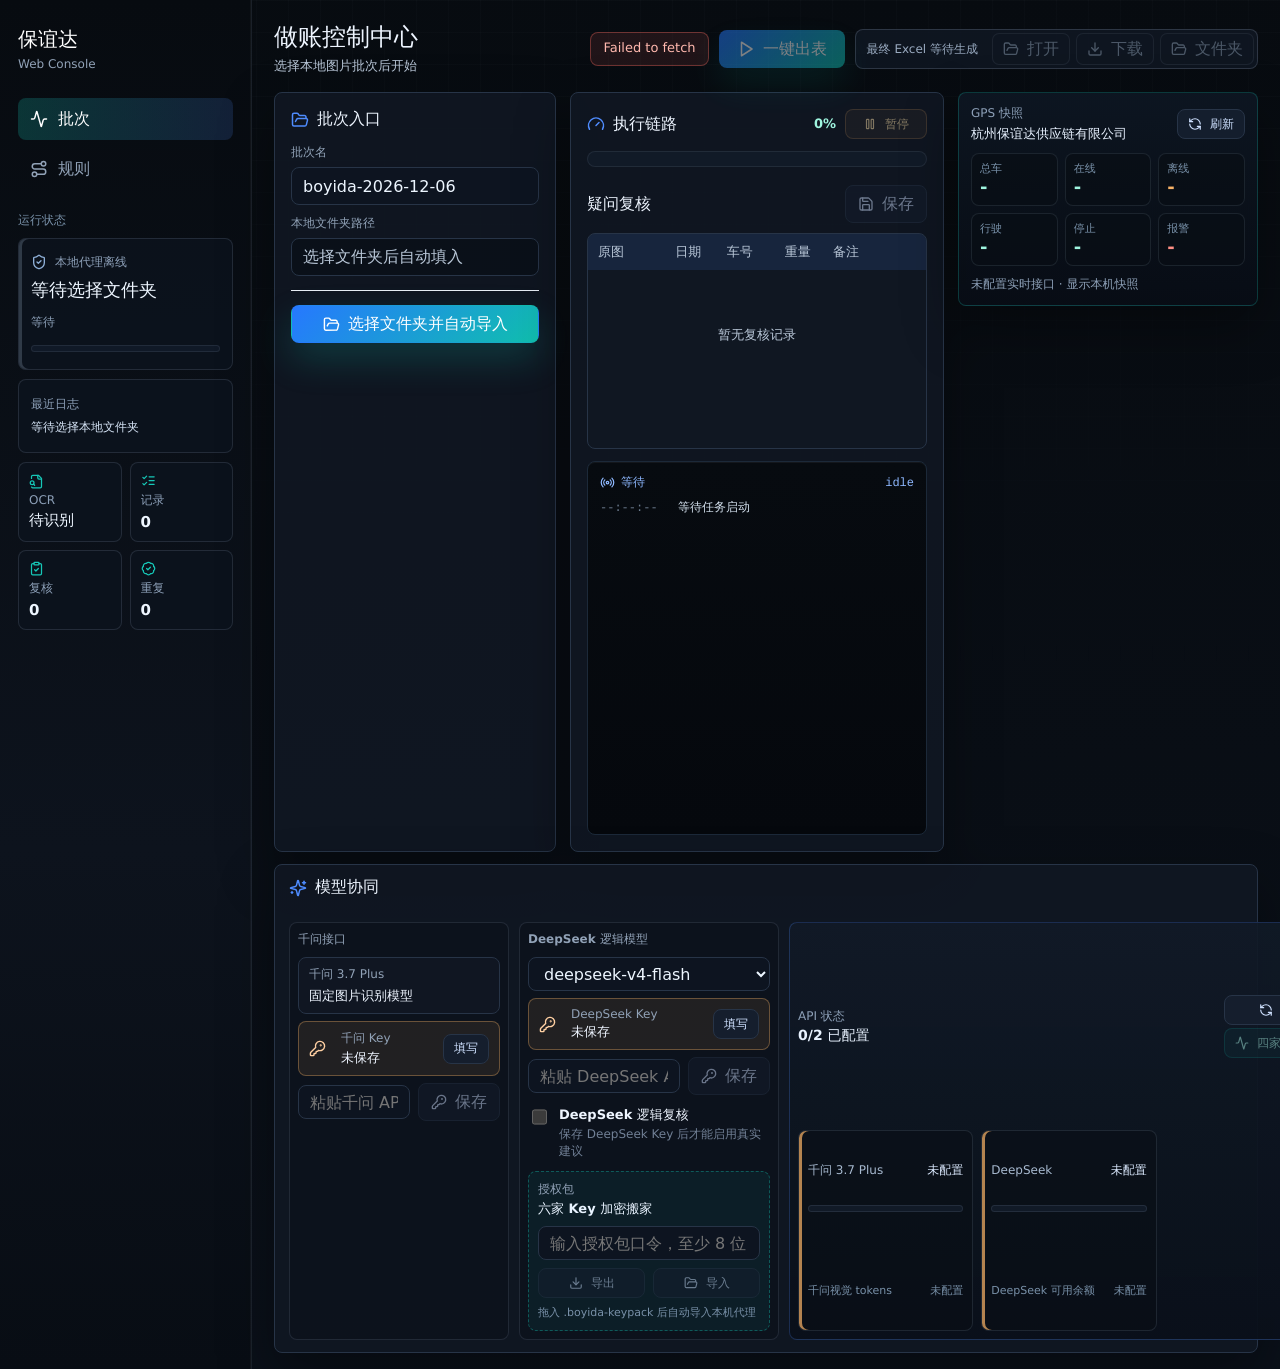
==== index.html @ de5fb5d8 "Deploy Boyida web console" ====
<!doctype html>
<html lang="zh-CN">
  <head>
    <meta charset="UTF-8" />
    <meta name="viewport" content="width=device-width, initial-scale=1.0" />
    <title>保谊达网页工作台</title>
    <script src="./boyida-agent-url.js"></script>
    <script type="module" crossorigin src="./assets/index-BXkb9fG4.js"></script>
    <link rel="stylesheet" crossorigin href="./assets/index-BhlOYAkl.css">
  </head>
  <body>
    <div id="root"></div>
  </body>
</html>
---- assets/index-BhlOYAkl.css ----
:root{font-family:Inter,Microsoft YaHei UI,PingFang SC,system-ui,sans-serif;color:#182236;background:#eef3f9;font-synthesis:none;text-rendering:geometricPrecision;--ink: #111827;--muted: #68788d;--line: #d9e3ef;--panel: rgba(255, 255, 255, .94);--blue: #1677ff;--teal: #00a88f;--green: #13a875;--amber: #ff8a34;--violet: #5b5ff0;--red: #d92d20;--shadow: 0 18px 46px rgba(31, 44, 64, .1)}*{box-sizing:border-box}body{margin:0;min-width:320px;min-height:100vh}button,input,select{font:inherit}button{border:0;cursor:pointer}button:disabled,.disabled{cursor:not-allowed;opacity:.48;pointer-events:none}.hidden{display:none}.app-shell{position:relative;isolation:isolate;display:grid;grid-template-columns:252px minmax(0,1fr);min-height:100vh;background:linear-gradient(180deg,#ffffffbd,#e8eff8f5),linear-gradient(135deg,rgba(22,119,255,.12) 0 22%,rgba(19,168,117,.1) 22% 42%,rgba(255,138,52,.08) 42% 58%,transparent 58%),#e9eff7}.app-shell:before{content:"";position:fixed;inset:0;z-index:-1;background-image:linear-gradient(rgba(17,24,39,.035) 1px,transparent 1px),linear-gradient(90deg,rgba(17,24,39,.032) 1px,transparent 1px);background-size:32px 32px;-webkit-mask-image:linear-gradient(180deg,rgba(0,0,0,.52),transparent 72%);mask-image:linear-gradient(180deg,rgba(0,0,0,.52),transparent 72%)}.side-rail{min-height:100vh;padding:22px 18px;background:linear-gradient(180deg,#0d1420,#111827 54%,#0d131d);color:#dce8f7;display:flex;flex-direction:column;gap:22px;border-right:1px solid rgba(255,255,255,.08);box-shadow:inset -1px 0 #ffffff0a}.brand{display:flex;align-items:center;gap:12px;min-height:58px}.brand img{width:46px;height:46px;object-fit:cover;border-radius:8px;border:1px solid rgba(85,197,255,.42);background:#0b1220;box-shadow:0 12px 28px #00000057}.brand strong{display:block;font-size:18px;line-height:1.2;color:#fff}.brand span{display:block;margin-top:3px;color:#94a8bd;font-size:12px}.side-rail nav{display:grid;gap:8px}.nav-item{height:42px;padding:0 12px;border-radius:8px;color:#a9bad0;background:transparent;display:flex;align-items:center;gap:10px;text-align:left;transition:background .16s ease,color .16s ease,transform .16s ease}.nav-item.active,.nav-item:hover{color:#fff;background:linear-gradient(90deg,#00a88f42,#1677ff38)}.nav-item:hover{transform:translate(2px)}.rail-dashboard{display:grid;gap:10px;min-width:0}.rail-section-title{color:#7890a8;font-size:12px;font-weight:700;letter-spacing:0}.rail-chip{min-height:52px;display:grid;grid-template-columns:18px minmax(0,1fr);align-items:center;column-gap:9px;row-gap:3px;padding:10px 11px;border-radius:8px;color:#dbe7f5;background:#ffffff0e;border:1px solid rgba(145,162,183,.16)}.rail-chip svg{color:#7fb4ff}.rail-chip span{min-width:0;color:#93a7bd;font-size:12px;overflow:hidden;text-overflow:ellipsis;white-space:nowrap}.rail-chip b{grid-column:2;min-width:0;color:#f2f7ff;font-size:13px;overflow:hidden;text-overflow:ellipsis;white-space:nowrap}.rail-chip.ready{border-color:#16c7b747;background:#16c7b71a}.rail-chip.ready svg,.rail-chip.ready b{color:#8ff3df}.rail-metrics{display:grid;grid-template-columns:repeat(2,minmax(0,1fr));gap:8px}.rail-metrics div{min-height:76px;display:grid;align-content:center;gap:4px;padding:10px;border-radius:8px;background:#090e16a3;border:1px solid rgba(145,162,183,.16)}.rail-metrics svg{color:#16c7b7}.rail-metrics span{color:#91a2b7;font-size:12px}.rail-metrics b{color:#f1f7ff;font-size:20px;line-height:1}.rail-metrics small{margin-left:2px;color:#91a2b7;font-size:11px}.rail-status{margin-top:auto;min-height:92px;border-radius:8px;padding:14px;background:#ffffff12;display:grid;gap:7px;border:1px solid rgba(255,255,255,.1)}.rail-status span{color:#aab9ca;font-size:13px}.rail-status b{color:#37e0b4}.workspace{min-height:100vh;min-height:0;padding:18px 22px 16px;min-width:0;display:grid;grid-template-rows:auto auto;align-content:start;overflow:visible}.topbar{min-height:62px;display:flex;align-items:center;justify-content:space-between;gap:16px;margin-bottom:12px}.topbar h1{margin:0;font-size:24px;line-height:1.2;color:#0f172a}.topbar p{margin:5px 0 0;color:var(--muted);font-size:13px}.top-actions{display:flex;align-items:center;justify-content:flex-end;gap:10px;min-width:0;flex-wrap:wrap}.notice{max-width:370px;min-height:34px;padding:8px 12px;border-radius:8px;font-size:13px;color:#52647a;background:#ffffffd1;border:1px solid var(--line);overflow:hidden;text-overflow:ellipsis;white-space:nowrap;box-shadow:0 10px 28px #1f2c400f}.notice.success{color:#08735f;border-color:#00a88f4d;background:#effbf8}.notice.error{color:#b42318;border-color:#d92d2042;background:#fff4f2}.primary-button,.secondary-button,.wide-button,.icon-button,.download-button,.excel-action-button,.tiny-button{height:38px;border-radius:8px;display:inline-flex;align-items:center;justify-content:center;gap:8px;text-decoration:none;white-space:nowrap;transition:transform .16s ease,box-shadow .16s ease,border-color .16s ease,background .16s ease}.primary-button{padding:0 18px;color:#fff;background:linear-gradient(135deg,#1677ff,#00a88f);box-shadow:0 14px 28px #1677ff3d}.primary-button:hover,.download-button:hover,.secondary-button:hover,.wide-button:hover,.icon-button:hover,.tiny-button:hover{transform:translateY(-1px)}.secondary-button{padding:0 12px;color:#1163d6;background:#eef6ff;border:1px solid #cbe0ff}.tiny-button{height:30px;padding:0 10px;color:#1163d6;background:#fff;border:1px solid #cbe0ff;font-size:12px}.tiny-button.selected{color:#fff;background:#1677ff;border-color:#1677ff}.tiny-button.danger{color:#b42318;border-color:#ffd0ca;background:#fff7f5}.wide-button{width:100%;color:#172033;background:#fff;border:1px solid var(--line)}.wide-button.primary-import{color:#fff;background:linear-gradient(135deg,#1677ff,#00a88f);border-color:transparent}.wide-button.ghost{color:var(--blue);background:#f7fbff}.icon-button{width:38px;color:#466079;background:#fff;border:1px solid var(--line)}.download-button{padding:0 12px;color:#fff;background:#253145;border:1px solid transparent;font:inherit}.download-button.ghost{color:#1b5fc3;background:#fff;border-color:#cbe0ff}.excel-inline-actions{min-height:38px;display:inline-flex;align-items:center;gap:6px;padding:3px;border-radius:8px;background:#101824d1;border:1px solid rgba(145,162,183,.24)}.excel-inline-actions span{max-width:132px;padding:0 8px;color:#9aabc0;font-size:12px;overflow:hidden;text-overflow:ellipsis;white-space:nowrap}.excel-inline-actions.ready{border-color:#16c7b75c;background:#16c7b717}.excel-inline-actions.ready span{color:#98f5dd}.excel-action-button{height:32px;padding:0 10px;border-radius:7px;color:#8fa0b5;background:#111823e6;border:1px solid rgba(145,162,183,.22)}.excel-inline-actions.ready .excel-action-button{color:#fff;background:linear-gradient(135deg,#2678ff,#10bfae);border-color:transparent;box-shadow:0 10px 24px #10bfae2e}.ops-ribbon{display:grid;grid-template-columns:repeat(4,minmax(0,1fr));gap:10px;margin-bottom:12px}.ribbon-item{min-height:58px;border-radius:8px;border:1px solid rgba(216,227,239,.95);background:#ffffffc7;display:flex;align-items:center;gap:10px;padding:10px 12px;box-shadow:0 12px 30px #1f2c4012}.ribbon-item.strong{border-color:#13a8754d;background:linear-gradient(135deg,#f0fdf8fa,#ffffffd1)}.ribbon-icon{width:34px;height:34px;border-radius:8px;display:grid;place-items:center;color:#fff;background:var(--blue);flex:0 0 auto}.ribbon-icon.amber{background:var(--amber)}.ribbon-icon.violet{background:var(--violet)}.ribbon-icon.green{background:var(--green)}.ribbon-item div{min-width:0;display:grid;gap:3px}.ribbon-item span{color:var(--muted);font-size:12px}.ribbon-item b{min-width:0;color:#152238;font-size:13px;overflow:hidden;text-overflow:ellipsis;white-space:nowrap}.hero-strip{display:grid;grid-template-columns:repeat(4,minmax(0,1fr));gap:12px;margin-bottom:14px}.metric-card{position:relative;min-height:96px;border-radius:8px;background:#ffffffed;border:1px solid rgba(212,223,237,.94);padding:15px;display:grid;grid-template-columns:42px 1fr;grid-template-rows:auto auto;column-gap:12px;align-items:center;overflow:hidden;box-shadow:var(--shadow)}.metric-card:before{content:"";position:absolute;inset:0 auto 0 0;width:3px;background:linear-gradient(180deg,var(--blue),var(--teal))}.metric-card:nth-child(2):before{background:linear-gradient(180deg,var(--violet),var(--blue))}.metric-card:nth-child(3):before{background:linear-gradient(180deg,var(--amber),#f97316)}.metric-card:nth-child(4):before{background:linear-gradient(180deg,var(--green),var(--teal))}.metric-icon{grid-row:1 / span 2;width:42px;height:42px;border-radius:8px;background:#eef6ff;color:var(--blue);display:grid;place-items:center}.metric-card span{color:var(--muted);font-size:13px}.metric-card strong{color:#101828;font-size:25px;line-height:1}.metric-card small{margin-left:3px;color:#8391a4;font-size:12px;font-weight:600}.content-grid{display:grid;grid-template-columns:minmax(240px,282px) minmax(0,1fr) minmax(240px,300px);grid-template-rows:clamp(560px,calc(100vh - 132px),760px) auto;column-gap:14px;row-gap:12px;align-items:stretch;min-height:0;height:auto;overflow:visible}.intake-panel{grid-column:1;grid-row:1}.right-stack{display:grid;grid-column:3;grid-row:1;gap:10px;align-self:start;min-width:0}.center-panel{grid-column:2;grid-row:1;min-height:0;height:100%;display:flex;flex-direction:column;overflow:hidden}.model-collab-wide{grid-column:1 / -1;grid-row:2;min-height:0;overflow:visible}.model-collab-grid{display:grid;grid-template-columns:minmax(220px,.74fr) minmax(260px,.9fr) minmax(560px,2fr);gap:10px;align-items:stretch}.model-config-card{min-width:0;border-radius:8px;border:1px solid rgba(145,162,183,.16);background:#090e1657;padding:10px;display:grid;align-content:start;gap:8px}.model-config-card .field-label{margin:0 0 2px}.panel{border-radius:8px;background:var(--panel);border:1px solid rgba(212,223,237,.95);box-shadow:var(--shadow);padding:16px;min-width:0}.panel-title{display:flex;justify-content:space-between;align-items:center;gap:10px;margin-bottom:14px}.panel-title div{display:flex;align-items:center;gap:8px;color:#111c2e;font-weight:700}.panel-title svg{color:var(--blue)}.panel-title b{color:#00947f;font-size:13px}.field-label{display:block;margin:10px 0 6px;color:#64748b;font-size:12px;font-weight:700}.text-input{width:100%;min-width:0;height:38px;border-radius:8px;border:1px solid #d7e2ee;background:#fff;color:#162235;padding:0 11px;outline:none}.text-input:hover{border-color:#b9c9dc}.text-input:focus{border-color:var(--blue);box-shadow:0 0 0 3px #1677ff1a}.input-action{display:grid;grid-template-columns:minmax(0,1fr) auto;gap:8px;align-items:center}.divider{height:1px;background:#e7edf4;margin:14px 0}.helper-text{margin:8px 0 0;color:var(--muted);font-size:12px;line-height:1.5}.batch-list{display:grid;gap:7px;margin-top:14px}.batch-row{min-height:38px;border-radius:8px;background:#f6f9fd;color:#405064;display:grid;grid-template-columns:minmax(0,1fr) 34px;gap:6px;align-items:center;padding:3px;border:1px solid transparent}.batch-select{min-width:0;min-height:32px;padding:0 7px;display:flex;justify-content:space-between;align-items:center;gap:8px;color:inherit;background:transparent;text-align:left}.batch-select span{overflow:hidden;text-overflow:ellipsis;white-space:nowrap}.batch-select b{white-space:nowrap}.batch-delete{width:30px;height:30px;border-radius:8px;display:grid;place-items:center;color:#7b8798;background:transparent}.batch-delete:hover{color:#b42318;background:#fff1f0}.batch-row.selected{color:#0f5fc6;background:linear-gradient(135deg,#edf6ff,#f7fffc);border-color:#b9d8ff}.center-panel{min-height:0}.progress-track{height:8px;border-radius:8px;background:#e7edf4;overflow:hidden}.progress-track div{height:100%;background:linear-gradient(90deg,var(--blue),var(--teal));transition:width .22s ease}.pipeline{display:grid;grid-template-columns:repeat(5,minmax(0,1fr));gap:8px;margin:12px 0 14px}.pipeline-step{height:42px;border-radius:8px;background:#f4f7fb;color:#7b899b;display:flex;align-items:center;justify-content:center;gap:7px;border:1px solid #e2eaf3;font-size:13px;font-weight:700}.pipeline-step.lit{color:#047b67;background:#ecfbf7;border-color:#bceadf}.review-head{display:flex;align-items:center;justify-content:space-between;gap:10px;margin-bottom:10px}.review-head h2{margin:0;font-size:16px}.review-table{border:1px solid #e2eaf3;border-radius:8px;overflow:hidden;min-height:128px;flex:0 0 clamp(128px,24vh,218px);background:#fff}.table-row{display:grid;grid-template-columns:1.2fr .8fr .9fr .75fr 1.6fr;min-height:36px;align-items:center;border-top:1px solid #edf2f7}.table-row:first-child{border-top:0}.table-row span{padding:8px 10px;min-width:0;overflow:hidden;text-overflow:ellipsis;white-space:nowrap;color:#405064;font-size:13px}.table-header{background:#f6f9fd}.table-header span{color:#637287;font-weight:700}.empty-state{min-height:130px;display:grid;place-items:center;color:#8a98aa;font-size:13px}.console{margin-top:12px;border-radius:8px;background:linear-gradient(180deg,#111827,#0b111c);color:#cfe0f3;padding:12px;min-height:0;flex:1 1 240px;max-height:none;font-family:Cascadia Mono,Consolas,monospace;font-size:12px;overflow-y:auto;border:1px solid rgba(255,255,255,.07);box-shadow:inset 0 1px #ffffff0d}.console-top{display:flex;justify-content:space-between;gap:10px;margin-bottom:8px;color:#8eb8ff}.console-top span{display:inline-flex;align-items:center;gap:6px;min-width:0;overflow:hidden;text-overflow:ellipsis;white-space:nowrap}.log-line{display:grid;grid-template-columns:68px minmax(0,1fr);gap:10px;line-height:1.65}.log-line time{color:#6f7f92}.log-line span{color:#d5e2ef;overflow-wrap:anywhere;white-space:normal}.log-line.error span{color:#ffb4a8}.log-line.warning span{color:#ffd88a}.context-panel{display:grid;gap:10px}.model-collab-wide.context-panel{gap:10px;padding:12px 14px;overflow:visible}.model-collab-wide .model-config-card,.model-collab-wide .traditional-ocr-card{padding:8px;gap:7px}.model-collab-wide .key-status,.model-collab-wide .fixed-model-card{min-height:46px;padding:8px 10px}.model-collab-wide .text-input{height:34px}.model-collab-wide .provider-quota-row{min-height:58px}.toggle-row{min-height:38px;display:flex;align-items:center;gap:9px;color:#394a5f;font-size:13px}.toggle-row input{width:16px;height:16px;accent-color:var(--blue)}.logic-toggle{align-items:flex-start;padding:4px 0}.logic-toggle>span{display:grid;gap:2px;min-width:0}.logic-toggle b{font-size:13px;color:#26364a}.logic-toggle small{color:#718096;font-size:12px}.muted-toggle{color:#8a98aa}.muted-toggle b{color:#718096}.keypack-box{display:grid;gap:8px;padding:9px;border-radius:8px;border:1px dashed rgba(22,199,183,.36);background:#16c7b712}.keypack-head{display:grid;gap:2px}.keypack-head span{color:#91a2b7;font-size:12px}.keypack-head b{color:#e8f3ff;font-size:13px}.keypack-actions{display:grid;grid-template-columns:repeat(2,minmax(0,1fr));gap:8px}.keypack-box small{color:#7890a8;font-size:11px;line-height:1.35}.key-status{min-height:54px;border-radius:8px;border:1px solid #e2eaf3;background:#fff;display:grid;grid-template-columns:22px minmax(0,1fr) auto;align-items:center;gap:10px;padding:10px 12px;color:#43566d}.key-status.ready{border-color:#cbeee6;background:#f3fbf9;color:#08735f}.key-status.missing{border-color:#ffd9cf;background:#fff7f4;color:#b54708}.key-status div{display:grid;gap:2px;min-width:0}.key-status span{color:#718096;font-size:12px}.key-status b{color:#26364a;font-size:13px;overflow:hidden;text-overflow:ellipsis;white-space:nowrap}.model-flow{display:grid;grid-template-columns:repeat(3,minmax(0,1fr));gap:8px}.model-flow div{min-height:58px;border-radius:8px;border:1px solid #e2eaf3;background:#fbfcfe;display:grid;align-content:center;gap:4px;padding:10px}.model-flow span{color:#718096;font-size:12px;overflow:hidden;text-overflow:ellipsis;white-space:nowrap}.model-flow b{color:#26364a;font-size:13px;overflow:hidden;text-overflow:ellipsis;white-space:nowrap}.fixed-model-card{min-height:54px;border-radius:8px;border:1px solid #e2eaf3;background:#fbfcfe;display:grid;align-content:center;gap:4px;padding:10px 12px}.fixed-model-card span{color:#718096;font-size:12px}.fixed-model-card b{color:#26364a;font-size:13px}.guard-card,.delivery-card{min-height:74px;border-radius:8px;background:#f6fbfa;border:1px solid #cbeee6;display:flex;align-items:center;gap:12px;padding:12px;color:#096b5e}.guard-card div,.delivery-card div{display:grid;gap:3px;min-width:0}.guard-card span,.delivery-card span,.fact-row span{color:#718096;font-size:12px}.delivery-card{justify-content:space-between;background:#f7faff;border-color:#d7e6fb;color:#1b5fc3}.delivery-card .delivery-actions{display:flex;gap:8px;flex-wrap:wrap;justify-content:flex-end}.model-facts{border-radius:8px;overflow:hidden;border:1px solid #e2eaf3}.fact-row{display:flex;justify-content:space-between;gap:12px;min-height:38px;align-items:center;padding:0 10px;background:#fff;border-top:1px solid #edf2f7}.fact-row:first-child{border-top:0}.fact-row b{color:#26364a;font-size:12px;text-align:right;overflow:hidden;text-overflow:ellipsis;white-space:nowrap}.rules-panel{margin-top:14px}.rule-stats{display:grid;grid-template-columns:repeat(5,minmax(0,1fr));border-radius:8px;overflow:hidden;border:1px solid #e2eaf3;margin-bottom:12px}.rule-toolbar{display:flex;gap:8px;flex-wrap:wrap;align-items:center;margin-bottom:12px}.rules-grid{display:grid;grid-template-columns:minmax(280px,.95fr) minmax(320px,1.05fr);gap:12px}.rule-list{min-height:380px;max-height:560px;overflow-y:auto;border-radius:8px;border:1px solid #e2eaf3;background:#fff}.rule-row{width:100%;min-height:64px;display:grid;gap:4px;text-align:left;padding:10px 12px;border-top:1px solid #edf2f7;background:#fff;color:#2c3b4f}.rule-row:first-child{border-top:0}.rule-row:hover{background:#f7fbff}.rule-row.selected{background:#eef6ff;box-shadow:inset 3px 0 #1677ff}.rule-row span{color:#64748b;font-size:12px;font-weight:700}.rule-row b,.rule-row small{min-width:0;overflow:hidden;text-overflow:ellipsis;white-space:nowrap}.rule-row b{font-size:13px}.rule-row small{color:#718096}.rule-detail,.rule-editor,.rule-ai{min-width:0;border-radius:8px;border:1px solid #e2eaf3;background:#fbfcfe;padding:12px}.rule-detail{min-height:206px}.rule-detail-head{display:flex;justify-content:space-between;gap:10px;align-items:center;margin-bottom:10px}.rule-detail-head div{display:grid;gap:2px;min-width:0}.rule-detail-head span{color:#718096;font-size:12px}.rule-detail-head b{color:#1f2f46;font-size:14px}.rule-detail-text{min-height:132px;margin:0;padding:10px;border-radius:8px;background:#fff;border:1px solid #edf2f7;color:#405064;white-space:pre-wrap;overflow-wrap:anywhere;line-height:1.7;font:13px/1.7 system-ui,-apple-system,BlinkMacSystemFont,Segoe UI,sans-serif}.readonly-rule-note{margin:-2px 0 10px;padding:8px 10px;border-radius:8px;color:#ffe2ae;background:#f7b2671c;border:1px solid rgba(247,178,103,.24);font-size:12px;line-height:1.55}.readonly-action{border-color:#f7b26742;color:#ffd89d;background:#f7b26714}.rule-editor,.rule-ai{grid-column:span 1}.rule-form-grid{display:grid;grid-template-columns:repeat(2,minmax(0,1fr));gap:10px;margin-top:10px}.rule-form-grid label{display:grid;gap:5px;color:#64748b;font-size:12px;font-weight:700}.rule-instruction{width:100%;min-height:86px;border-radius:8px;border:1px solid #d7e2ee;background:#fff;color:#162235;resize:vertical;padding:10px 11px;outline:none}.draft-list{display:grid;gap:8px;margin-top:10px}.draft-list>b{color:#26364a;font-size:13px}.draft-row{display:grid;grid-template-columns:64px minmax(0,1fr) minmax(120px,.6fr) auto;gap:8px;align-items:center;min-height:42px;padding:8px;border-radius:8px;background:#fff;border:1px solid #edf2f7}.draft-row span,.draft-row small{color:#718096;font-size:12px}.draft-row strong{min-width:0;overflow:hidden;text-overflow:ellipsis;white-space:nowrap;color:#26364a;font-size:12px}.empty-state.compact{min-height:56px;border-radius:8px;border:1px dashed #d7e2ee;background:#fff}.spin{animation:spin .9s linear infinite}@keyframes spin{to{transform:rotate(360deg)}}:root{color-scheme:dark;color:#dbe7f5;background:#070b10;--ink: #eef5ff;--muted: #91a2b7;--line: #273447;--panel: rgba(17, 24, 35, .94);--blue: #4f8cff;--teal: #16c7b7;--green: #39d98a;--amber: #f7b267;--violet: #8b7cf6;--red: #ff6b5f;--shadow: 0 22px 54px rgba(0, 0, 0, .34)}body{background:#070b10;color:var(--ink)}.app-shell{background:linear-gradient(180deg,#070b10f5,#0a1019fa),linear-gradient(135deg,rgba(22,199,183,.09),transparent 34%,rgba(247,178,103,.06) 72%,rgba(79,140,255,.06)),#070b10}.app-shell:before{background-image:linear-gradient(rgba(219,231,245,.035) 1px,transparent 1px),linear-gradient(90deg,rgba(219,231,245,.03) 1px,transparent 1px);-webkit-mask-image:linear-gradient(180deg,rgba(0,0,0,.58),transparent 82%);mask-image:linear-gradient(180deg,rgba(0,0,0,.58),transparent 82%)}.side-rail{background:linear-gradient(180deg,#070b10,#0d131d 62%,#080d14);color:#dbe7f5;border-right-color:#91a2b724}.brand img{background:#0b111a;border-color:#16c7b76b}.brand span,.rail-status span,.field-label,.metric-card span,.ribbon-item span,.panel-title b,.fact-row span,.key-status span,.fixed-model-card span,.model-flow span,.delivery-card span,.rule-row span,.rule-row small,.rule-detail-head span,.rule-form-grid label,.draft-row span,.draft-row small,.helper-text{color:var(--muted)}.nav-item{color:#91a2b7}.nav-item.active,.nav-item:hover{background:linear-gradient(90deg,#16c7b738,#4f8cff29);color:#fff}.rail-status,.notice,.ribbon-item,.metric-card,.panel,.key-status,.fixed-model-card,.model-flow div,.delivery-card,.model-facts,.fact-row,.review-table,.rule-list,.rule-row,.rule-detail,.rule-editor,.rule-ai,.rule-detail-text,.rule-instruction,.draft-row,.empty-state.compact,.batch-row{border-color:var(--line);background:#111823db}.ribbon-item.strong{border-color:#16c7b747;background:linear-gradient(135deg,#121f2bf5,#0c2321e0)}.topbar h1,.panel-title div,.metric-card strong,.ribbon-item b,.key-status b,.fixed-model-card b,.model-flow b,.fact-row b,.rule-detail-head b,.rule-row b,.draft-list>b,.draft-row strong,.logic-toggle b{color:var(--ink)}.topbar p,.table-row span,.rule-detail-text,.empty-state,.toggle-row{color:#b9c7d8}.notice{color:#c8d6e8;box-shadow:none}.notice.success{color:#98f5dd;border-color:#16c7b757;background:#16c7b71a}.notice.error{color:#ffb8ae;border-color:#ff6b5f59;background:#ff6b5f1a}.primary-button,.wide-button.primary-import{background:linear-gradient(135deg,#2678ff,#10bfae);box-shadow:0 16px 36px #10bfae38}.secondary-button,.tiny-button,.icon-button,.wide-button,.wide-button.ghost,.download-button.ghost{color:#cfe1ff;background:#151f2ef5;border-color:var(--line)}.secondary-button:hover,.tiny-button:hover,.icon-button:hover,.wide-button:hover,.download-button.ghost:hover{border-color:#4f8cff8f;background:#1e2b3ffa}.tiny-button.selected{color:#fff;background:linear-gradient(135deg,#327dff,#18b9ab);border-color:transparent}.tiny-button.danger{color:#ffb8ae;border-color:#ff6b5f59;background:#ff6b5f1a}.download-button{background:#1d2939;color:#fff}.text-input,.rule-instruction{color:#edf6ff;background:#0d1420;border-color:var(--line)}.text-input:hover,.rule-instruction:hover{border-color:#3b4c63}.text-input:focus,.rule-instruction:focus{border-color:var(--teal);box-shadow:0 0 0 3px #16c7b721}.divider,.progress-track,.table-row,.rule-row,.fact-row{border-color:var(--line)}.progress-track{background:#111a27}.pipeline-step{background:#111a27;color:#8192a7;border-color:var(--line)}.pipeline-step.lit{color:#9ff5df;background:#16c7b71f;border-color:#16c7b74d}.table-header,.batch-row.selected,.rule-row:hover,.rule-row.selected{background:#4f8cff1f}.batch-delete:hover{color:#ffb8ae;background:#ff6b5f1a}.console{background:linear-gradient(180deg,#070b10,#05080d);border-color:#1c2939}.key-status.ready{color:#98f5dd;border-color:#16c7b752;background:#16c7b714}.key-status.missing{color:#ffd0a3;border-color:#f7b26757;background:#f7b26717}.delivery-card{background:#4f8cff1a;border-color:#4f8cff47;color:#bcd4ff}.traditional-ocr-card{border-radius:8px;border:1px solid rgba(79,140,255,.24);background:linear-gradient(180deg,#111a27eb,#0a101af5);padding:10px;display:grid;gap:8px}.traditional-ocr-head{display:flex;justify-content:space-between;align-items:center;gap:10px}.ocr-head-actions{display:flex;justify-content:flex-end;gap:7px;flex-wrap:wrap}.traditional-ocr-head div{min-width:0;display:grid;gap:3px}.traditional-ocr-head span,.compare-footnote{color:#8da0b8;font-size:12px}.traditional-ocr-head b{color:#e8f2ff;font-size:14px}.provider-quota-list{display:grid;gap:8px}.provider-quota-row{min-height:66px;display:grid;gap:6px;padding:8px 9px;border-radius:8px;background:#090e1694;border:1px solid rgba(145,162,183,.16)}.provider-quota-top,.provider-quota-meta{display:grid;grid-template-columns:minmax(0,1fr) auto;align-items:center;gap:10px}.provider-quota-top span,.provider-quota-meta span,.provider-quota-meta small{min-width:0;overflow:hidden;text-overflow:ellipsis;white-space:nowrap}.provider-quota-top span{color:#a8bad0;font-size:12px}.provider-quota-top b{color:#dceaff;font-size:12px;font-weight:700;white-space:nowrap}.provider-quota-meta span,.provider-quota-meta small{color:#7890a8;font-size:11px}.provider-quota-meta small{text-align:right}.quota-track{position:relative;height:7px;border-radius:999px;overflow:hidden;background:#111a27;border:1px solid rgba(145,162,183,.14)}.quota-track i{display:block;height:100%;min-width:0;border-radius:inherit;background:linear-gradient(90deg,#4f8cff,#16c7b7);box-shadow:0 0 18px #16c7b747}.provider-quota-row.missing .quota-track i{width:0!important;background:#91a2b75c;box-shadow:none}.provider-quota-row.ready{box-shadow:inset 3px 0 #16c7b7db}.provider-quota-row.missing{box-shadow:inset 3px 0 #f7b267b8}.provider-quota-row.provider-qwen.ready{box-shadow:inset 3px 0 #7f72ffe0}.provider-quota-row.provider-deepseek.ready{box-shadow:inset 3px 0 #9ff5dfc7}.model-collab-wide .traditional-ocr-card{height:100%}.model-collab-wide .provider-quota-list{grid-template-columns:repeat(3,minmax(0,1fr))}.model-collab-wide .provider-quota-row{min-height:72px;gap:4px}.quota-row-action{justify-self:stretch;min-height:28px;color:#d7fff6;border-color:#16c7b74d;background:#16c7b71a}.model-collab-wide .quota-row-action{min-height:24px;height:24px;padding:0 8px;font-size:11px}.dual-actions{display:grid;grid-template-columns:repeat(2,minmax(0,1fr));gap:8px}.dual-actions.single-action{grid-template-columns:1fr}.dual-actions .secondary-button{min-width:0;padding:0 10px}.compare-button{color:#a7f3e5;border-color:#16c7b74d;background:#16c7b71a}.compact-compare-button{padding:0 10px}.rule-detail-text,.empty-state.compact{background:#090e16bd}.rules-modal-backdrop{position:fixed;inset:0;z-index:60;padding:26px;display:grid;place-items:center;background:#02060cc2;-webkit-backdrop-filter:blur(14px);backdrop-filter:blur(14px)}.rules-dialog{width:min(1380px,calc(100vw - 52px));max-height:calc(100vh - 52px);overflow:auto;margin:0;background:#0d141ffa;border-color:#91a2b738;box-shadow:0 34px 90px #0000008f}.rules-dialog-header{display:grid;grid-template-columns:minmax(0,1fr) auto;gap:12px;align-items:start;margin-bottom:2px}.rules-dialog-header .panel-title{margin-bottom:12px}.rules-panel{margin-top:0}.rules-dialog .rule-list{min-height:300px;max-height:390px}.rules-dialog .rule-detail{min-height:178px}.rules-dialog .rule-instruction{min-height:70px}.brand{min-height:54px}.brand div{display:grid;gap:3px}.brand strong{font-size:20px;letter-spacing:0}.path-display{color:#b9c7d8}.text-input.path-display{cursor:default;background:#090e169e}.center-panel .progress-track{height:16px;margin-bottom:18px;box-shadow:inset 0 0 0 1px #91a2b71f}.gps-mini-card{margin-top:12px;border-radius:8px;border:1px solid rgba(22,199,183,.22);background:linear-gradient(180deg,#0d1622f5,#080d15f0);padding:12px;display:grid;gap:10px}.gps-panel{border-color:#16c7b73d;background:linear-gradient(180deg,#0d1622f5,#080d15f0);display:grid;gap:10px;padding:12px}.gps-mini-head{display:flex;justify-content:space-between;gap:10px;align-items:center}.gps-mini-head div{min-width:0;display:grid;gap:3px}.gps-mini-head span,.gps-mini-card p,.gps-panel p{color:#8da0b8;font-size:12px}.gps-mini-head b{color:#e8f2ff;font-size:13px;overflow:hidden;text-overflow:ellipsis;white-space:nowrap}.gps-stat-grid{display:grid;grid-template-columns:repeat(3,minmax(0,1fr));gap:7px}.gps-stat-grid div{min-height:48px;display:grid;align-content:center;gap:2px;padding:8px;border-radius:8px;background:#090e16b8;border:1px solid rgba(145,162,183,.14)}.gps-stat-grid span{color:#7890a8;font-size:11px}.gps-stat-grid b{color:#9ff5df;font-size:18px;line-height:1}.gps-stat-grid div:nth-child(3) b{color:#f7b267}.gps-stat-grid div:nth-child(6) b{color:#ff8f85}.gps-mini-card p,.gps-panel p{margin:0;line-height:1.45}.rule-toolbar .tiny-button[class*=rule-filter-],.rule-badge{--rule-accent: #4f8cff;--rule-bg: rgba(79, 140, 255, .16);--rule-border: rgba(79, 140, 255, .48);color:#cfe1ff;border-color:var(--rule-border);background:var(--rule-bg)}.rule-badge{width:max-content;max-width:100%;min-height:22px;display:inline-flex;align-items:center;padding:0 8px;border-radius:999px;font-size:12px;font-weight:800;border:1px solid var(--rule-border)}.rule-filter-all{--rule-accent: #38bdf8;--rule-bg: rgba(56, 189, 248, .16);--rule-border: rgba(56, 189, 248, .48)}.rule-filter-core,.rule-badge.rule-kind-core{--rule-accent: #94a3b8;--rule-bg: rgba(148, 163, 184, .18);--rule-border: rgba(148, 163, 184, .46)}.rule-filter-builtin,.rule-badge.rule-kind-default{--rule-accent: #a855f7;--rule-bg: rgba(168, 85, 247, .18);--rule-border: rgba(168, 85, 247, .5)}.rule-filter-manual,.rule-badge.rule-kind-manual{--rule-accent: #22c55e;--rule-bg: rgba(34, 197, 94, .17);--rule-border: rgba(34, 197, 94, .48)}.rule-filter-date,.rule-badge.rule-kind-date{--rule-accent: #2563eb;--rule-bg: rgba(37, 99, 235, .2);--rule-border: rgba(37, 99, 235, .56)}.rule-filter-route,.rule-badge.rule-kind-route{--rule-accent: #14b8a6;--rule-bg: rgba(20, 184, 166, .18);--rule-border: rgba(20, 184, 166, .54)}.rule-filter-driver,.rule-badge.rule-kind-driver{--rule-accent: #f97316;--rule-bg: rgba(249, 115, 22, .19);--rule-border: rgba(249, 115, 22, .56)}.rule-filter-weight,.rule-badge.rule-kind-weight{--rule-accent: #ef4444;--rule-bg: rgba(239, 68, 68, .18);--rule-border: rgba(239, 68, 68, .56)}.rule-filter-review,.rule-badge.rule-kind-review{--rule-accent: #eab308;--rule-bg: rgba(234, 179, 8, .18);--rule-border: rgba(234, 179, 8, .56)}.rule-filter-cargo,.rule-badge.rule-kind-cargo{--rule-accent: #06b6d4;--rule-bg: rgba(6, 182, 212, .18);--rule-border: rgba(6, 182, 212, .54)}.rule-filter-plate,.rule-badge.rule-kind-plate{--rule-accent: #ec4899;--rule-bg: rgba(236, 72, 153, .17);--rule-border: rgba(236, 72, 153, .54)}.rule-toolbar .rule-filter-all{--rule-accent: #38bdf8;--rule-bg: rgba(56, 189, 248, .16);--rule-border: rgba(56, 189, 248, .48)}.rule-toolbar .rule-filter-core{--rule-accent: #94a3b8;--rule-bg: rgba(148, 163, 184, .18);--rule-border: rgba(148, 163, 184, .46)}.rule-toolbar .rule-filter-builtin{--rule-accent: #a855f7;--rule-bg: rgba(168, 85, 247, .18);--rule-border: rgba(168, 85, 247, .5)}.rule-toolbar .rule-filter-manual{--rule-accent: #22c55e;--rule-bg: rgba(34, 197, 94, .17);--rule-border: rgba(34, 197, 94, .48)}.rule-toolbar .rule-filter-date{--rule-accent: #2563eb;--rule-bg: rgba(37, 99, 235, .2);--rule-border: rgba(37, 99, 235, .56)}.rule-toolbar .rule-filter-route{--rule-accent: #14b8a6;--rule-bg: rgba(20, 184, 166, .18);--rule-border: rgba(20, 184, 166, .54)}.rule-toolbar .rule-filter-driver{--rule-accent: #f97316;--rule-bg: rgba(249, 115, 22, .19);--rule-border: rgba(249, 115, 22, .56)}.rule-toolbar .rule-filter-weight{--rule-accent: #ef4444;--rule-bg: rgba(239, 68, 68, .18);--rule-border: rgba(239, 68, 68, .56)}.rule-toolbar .rule-filter-review{--rule-accent: #eab308;--rule-bg: rgba(234, 179, 8, .18);--rule-border: rgba(234, 179, 8, .56)}.rule-toolbar .rule-filter-cargo{--rule-accent: #06b6d4;--rule-bg: rgba(6, 182, 212, .18);--rule-border: rgba(6, 182, 212, .54)}.rule-toolbar .rule-filter-plate{--rule-accent: #ec4899;--rule-bg: rgba(236, 72, 153, .17);--rule-border: rgba(236, 72, 153, .54)}.rule-toolbar .tiny-button.rule-filter-all{--rule-accent: #38bdf8;--rule-bg: rgba(56, 189, 248, .16);--rule-border: rgba(56, 189, 248, .48)}.rule-toolbar .tiny-button.rule-filter-core{--rule-accent: #94a3b8;--rule-bg: rgba(148, 163, 184, .18);--rule-border: rgba(148, 163, 184, .46)}.rule-toolbar .tiny-button.rule-filter-builtin{--rule-accent: #a855f7;--rule-bg: rgba(168, 85, 247, .18);--rule-border: rgba(168, 85, 247, .5)}.rule-toolbar .tiny-button.rule-filter-manual{--rule-accent: #22c55e;--rule-bg: rgba(34, 197, 94, .17);--rule-border: rgba(34, 197, 94, .48)}.rule-toolbar .tiny-button.rule-filter-date{--rule-accent: #2563eb;--rule-bg: rgba(37, 99, 235, .2);--rule-border: rgba(37, 99, 235, .56)}.rule-toolbar .tiny-button.rule-filter-route{--rule-accent: #14b8a6;--rule-bg: rgba(20, 184, 166, .18);--rule-border: rgba(20, 184, 166, .54)}.rule-toolbar .tiny-button.rule-filter-driver{--rule-accent: #f97316;--rule-bg: rgba(249, 115, 22, .19);--rule-border: rgba(249, 115, 22, .56)}.rule-toolbar .tiny-button.rule-filter-weight{--rule-accent: #ef4444;--rule-bg: rgba(239, 68, 68, .18);--rule-border: rgba(239, 68, 68, .56)}.rule-toolbar .tiny-button.rule-filter-review{--rule-accent: #eab308;--rule-bg: rgba(234, 179, 8, .18);--rule-border: rgba(234, 179, 8, .56)}.rule-toolbar .tiny-button.rule-filter-cargo{--rule-accent: #06b6d4;--rule-bg: rgba(6, 182, 212, .18);--rule-border: rgba(6, 182, 212, .54)}.rule-toolbar .tiny-button.rule-filter-plate{--rule-accent: #ec4899;--rule-bg: rgba(236, 72, 153, .17);--rule-border: rgba(236, 72, 153, .54)}.rule-toolbar .tiny-button.selected{color:#fff;background:var(--rule-accent);border-color:transparent;box-shadow:0 0 0 1px #ffffff24,0 10px 24px #00000038}.rule-row[class*=rule-kind-]{--rule-accent: #4f8cff;border-left:4px solid var(--rule-accent)}.rule-row.rule-kind-core{--rule-accent: #94a3b8}.rule-row.rule-kind-default{--rule-accent: #a855f7}.rule-row.rule-kind-manual{--rule-accent: #22c55e}.rule-row.rule-kind-date{--rule-accent: #2563eb}.rule-row.rule-kind-route{--rule-accent: #14b8a6}.rule-row.rule-kind-driver{--rule-accent: #f97316}.rule-row.rule-kind-weight{--rule-accent: #ef4444}.rule-row.rule-kind-review{--rule-accent: #eab308}.rule-row.rule-kind-cargo{--rule-accent: #06b6d4}.rule-row.rule-kind-plate{--rule-accent: #ec4899}.rule-row.selected{background:color-mix(in srgb,var(--rule-accent) 18%,rgba(9,14,22,.82));box-shadow:inset 4px 0 0 var(--rule-accent),inset 0 0 0 1px color-mix(in srgb,var(--rule-accent) 38%,transparent)}.route-form-grid{grid-template-columns:repeat(3,minmax(0,1fr))}.advanced-rule-fields{margin-top:10px;border-radius:8px;border:1px dashed rgba(145,162,183,.28);padding:9px 10px;background:#090e1661}.advanced-rule-fields summary{color:#91a2b7;font-size:12px;font-weight:800;cursor:pointer}.advanced-rule-fields label{margin-top:9px;display:grid;gap:5px;color:#91a2b7;font-size:12px;font-weight:700}.excel-settings-panel{margin-top:12px;border-radius:8px;border:1px solid rgba(22,199,183,.24);background:linear-gradient(180deg,#0e1723f5,#0a1019f0);padding:15px;box-shadow:inset 0 1px #ffffff0a}.compact-select{width:190px}.autosave-status{min-height:32px;display:inline-flex;align-items:center;color:#9ff5df;font-size:12px;font-weight:800;white-space:nowrap}.autosave-status.dirty{color:#ffd89d}.save-order-button{color:#071017;border-color:transparent;background:linear-gradient(135deg,#f7b267,#39d98a)}.save-order-button.idle:disabled{color:#7f93aa;border-color:#91a2b733;background:#101824db;opacity:1}.excel-template-table{border-radius:8px;overflow:hidden;border:1px solid rgba(145,162,183,.18)}.excel-template-row{display:grid;grid-template-columns:42px 48px 74px minmax(260px,1fr) 104px;gap:10px;align-items:center;min-height:50px;padding:7px 10px;border-top:1px solid rgba(145,162,183,.14);background:#090e1670}.excel-template-row.draggable-row{cursor:grab}.excel-template-row.draggable-row:active{cursor:grabbing}.excel-template-row.dragging{opacity:.62;background:#16c7b71a}.excel-template-row.order-dirty{box-shadow:inset 3px 0 #f7b267e0}.excel-template-row:first-child{border-top:0}.excel-template-row.table-header{min-height:36px;background:#4f8cff1f}.excel-template-row span{min-width:0;color:#b9c7d8;font-size:12px;overflow:hidden;text-overflow:ellipsis;white-space:nowrap}.drag-handle{display:inline-grid;place-items:center;color:#7890a8;cursor:grab}.drag-handle svg{pointer-events:none}.switch-cell{display:grid;place-items:center}.switch-cell input{width:17px;height:17px;accent-color:var(--teal)}.width-input{text-align:right}.source-cell{color:#7890a8!important}.runtime-dashboard{gap:9px}.rail-runtime-card,.rail-log-card,.runtime-facts div{border-radius:8px;background:#0c131edb;border:1px solid rgba(145,162,183,.18)}.rail-runtime-card{min-height:132px;display:grid;gap:8px;padding:12px;box-shadow:inset 3px 0 #91a2b747}.rail-runtime-card.active{border-color:#4f8cff52;box-shadow:inset 3px 0 #4f8cffdb,0 12px 28px #4f8cff1a}.rail-runtime-card.ready{border-color:#16c7b757;box-shadow:inset 3px 0 #16c7b7db}.rail-runtime-card.warning{border-color:#f7b2675c;box-shadow:inset 3px 0 #f7b267db}.rail-runtime-card.danger{border-color:#ff6b5f61;box-shadow:inset 3px 0 #ff6b5fdb}.runtime-head{display:flex;align-items:center;gap:8px;min-width:0;color:#8fb0d8}.runtime-head span,.rail-log-card span,.runtime-facts span,.rail-runtime-card small{min-width:0;color:#8da0b8;font-size:12px;overflow:hidden;text-overflow:ellipsis;white-space:nowrap}.rail-runtime-card b{color:#eef6ff;font-size:18px;line-height:1.1}.mini-progress{height:7px;overflow:hidden;border-radius:999px;background:#101927;border:1px solid rgba(145,162,183,.13)}.mini-progress i{display:block;height:100%;border-radius:inherit;background:linear-gradient(90deg,#4f8cff,#16c7b7);box-shadow:0 0 16px #16c7b73d;transition:width .22s ease}.rail-log-card{min-height:74px;display:grid;align-content:center;gap:6px;padding:11px 12px}.rail-log-card b{min-width:0;color:#d8e6f8;font-size:12px;line-height:1.45;overflow:hidden;display:-webkit-box;-webkit-line-clamp:2;-webkit-box-orient:vertical}.runtime-facts{display:grid;grid-template-columns:repeat(2,minmax(0,1fr));gap:8px}.runtime-facts div{min-height:64px;display:grid;align-content:center;gap:4px;padding:10px}.runtime-facts svg{color:#16c7b7}.runtime-facts b{min-width:0;color:#eef6ff;font-size:15px;overflow:hidden;text-overflow:ellipsis;white-space:nowrap}.progress-heading{display:flex;align-items:center;justify-content:space-between;gap:12px;margin-bottom:12px}.progress-heading .panel-title{margin-bottom:0}.progress-actions{display:inline-flex;align-items:center;gap:9px}.progress-actions b{min-width:42px;color:#9ff5df;text-align:right;font-size:13px}.pause-task-button{min-width:82px;color:#ffe1a8;background:#f7b2671a;border-color:#f7b26752}.pause-task-button:hover{border-color:#f7b2679e;background:#f7b26729}@media(max-width:1180px){.app-shell{grid-template-columns:86px minmax(0,1fr);height:auto;overflow:visible}.workspace{height:auto;min-height:100vh;display:block;overflow:visible}.brand{justify-content:center}.brand span{display:none}.nav-item:not(.active),.rail-dashboard,.rail-status span,.rail-status b{display:none}.nav-item{justify-content:center}.content-grid{grid-template-columns:1fr;grid-template-rows:auto;height:auto;overflow:visible}.intake-panel{grid-column:1;grid-row:1}.right-stack{grid-column:1;grid-row:2}.center-panel{grid-column:1;grid-row:3}.model-collab-wide{grid-column:1;grid-row:4}.model-collab-grid,.model-collab-wide .provider-quota-list{grid-template-columns:1fr}.center-panel{min-height:560px;height:auto}.review-table{flex:0 0 auto}.console{flex:0 0 auto;min-height:220px;max-height:380px}.hero-strip,.ops-ribbon{grid-template-columns:repeat(2,minmax(0,1fr))}}@media(max-width:760px){.app-shell{grid-template-columns:1fr}.side-rail{position:sticky;top:0;z-index:20;min-height:auto;flex-direction:row;align-items:center;padding:10px 12px;overflow-x:auto}.brand img{width:40px;height:40px}.side-rail nav{display:flex}.nav-item{min-width:46px;padding:0 11px}.rail-status{min-height:42px;min-width:52px;padding:10px}.workspace{padding:14px}.topbar{align-items:stretch;flex-direction:column;gap:12px}.top-actions{display:flex;flex-wrap:wrap;width:100%;align-items:stretch;justify-content:stretch}.notice{flex:1 0 100%;max-width:none}.top-actions .icon-button{flex:0 0 42px}.primary-button{flex:1 1 148px}.excel-inline-actions{flex:1 1 260px;justify-content:flex-end}.excel-inline-actions span{margin-right:auto;max-width:none}.hero-strip,.ops-ribbon{grid-template-columns:repeat(2,minmax(0,1fr))}.metric-card{min-height:82px}.ribbon-item{min-height:54px;padding:9px 10px}.ribbon-icon{width:32px;height:32px}.pipeline{grid-template-columns:repeat(5,minmax(44px,1fr));overflow-x:auto;padding-bottom:2px}.pipeline-step{min-width:54px}.table-row{grid-template-columns:1.4fr .8fr .9fr}.table-row span:nth-child(4),.table-row span:nth-child(5){display:none}.input-action{grid-template-columns:minmax(0,1fr) 112px}.model-flow,.dual-actions{grid-template-columns:1fr}.delivery-card{align-items:stretch}.delivery-card .delivery-actions{justify-content:stretch}.delivery-card .download-button{flex:1}.rule-stats,.rules-grid{grid-template-columns:1fr}.rule-list{max-height:340px}.rule-form-grid,.draft-row{grid-template-columns:1fr}.gps-stat-grid{grid-template-columns:repeat(2,minmax(0,1fr))}.excel-template-row{grid-template-columns:30px 34px 54px minmax(120px,1fr) 72px}.compact-select{width:100%}}
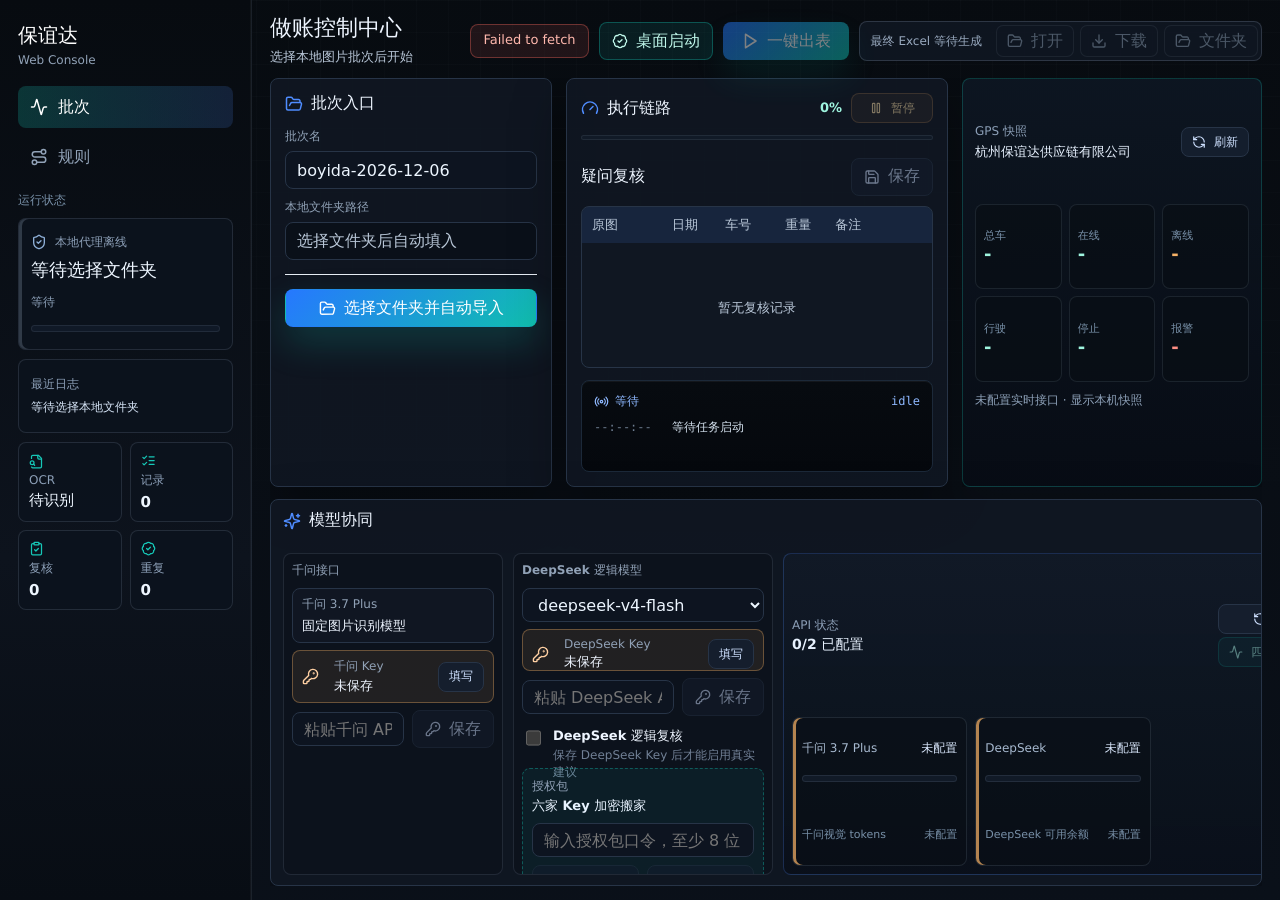
==== commit 47dcde32: "Update Boyida web console shortcut and full-canvas layout" ====
--- a/index.html
+++ b/index.html
@@ -5,8 +5,8 @@
     <meta name="viewport" content="width=device-width, initial-scale=1.0" />
     <title>保谊达网页工作台</title>
     <script src="./boyida-agent-url.js"></script>
-    <script type="module" crossorigin src="./assets/index-BXkb9fG4.js"></script>
-    <link rel="stylesheet" crossorigin href="./assets/index-BhlOYAkl.css">
+    <script type="module" crossorigin src="./assets/index-M5tuHCG6.js"></script>
+    <link rel="stylesheet" crossorigin href="./assets/index-8ZsaXLIy.css">
   </head>
   <body>
     <div id="root"></div>
--- a/assets/index-8ZsaXLIy.css
+++ b/assets/index-8ZsaXLIy.css
@@ -0,0 +1 @@
+:root{font-family:Inter,Microsoft YaHei UI,PingFang SC,system-ui,sans-serif;color:#182236;background:#eef3f9;font-synthesis:none;text-rendering:geometricPrecision;--ink: #111827;--muted: #68788d;--line: #d9e3ef;--panel: rgba(255, 255, 255, .94);--blue: #1677ff;--teal: #00a88f;--green: #13a875;--amber: #ff8a34;--violet: #5b5ff0;--red: #d92d20;--shadow: 0 18px 46px rgba(31, 44, 64, .1)}*{box-sizing:border-box}body{margin:0;min-width:320px;min-height:100vh;height:100dvh;overflow:hidden}button,input,select{font:inherit}button{border:0;cursor:pointer}button:disabled,.disabled{cursor:not-allowed;opacity:.48;pointer-events:none}.hidden{display:none}.app-shell{position:relative;isolation:isolate;display:grid;grid-template-columns:252px minmax(0,1fr);min-height:0;height:100dvh;overflow:hidden;background:linear-gradient(180deg,#ffffffbd,#e8eff8f5),linear-gradient(135deg,rgba(22,119,255,.12) 0 22%,rgba(19,168,117,.1) 22% 42%,rgba(255,138,52,.08) 42% 58%,transparent 58%),#e9eff7}.app-shell:before{content:"";position:fixed;inset:0;z-index:-1;background-image:linear-gradient(rgba(17,24,39,.035) 1px,transparent 1px),linear-gradient(90deg,rgba(17,24,39,.032) 1px,transparent 1px);background-size:32px 32px;-webkit-mask-image:linear-gradient(180deg,rgba(0,0,0,.52),transparent 72%);mask-image:linear-gradient(180deg,rgba(0,0,0,.52),transparent 72%)}.side-rail{min-height:0;height:100dvh;padding:18px;background:linear-gradient(180deg,#0d1420,#111827 54%,#0d131d);color:#dce8f7;display:flex;flex-direction:column;gap:14px;overflow:hidden;border-right:1px solid rgba(255,255,255,.08);box-shadow:inset -1px 0 #ffffff0a}.brand{display:flex;align-items:center;gap:12px;min-height:58px}.brand img{width:46px;height:46px;object-fit:cover;border-radius:8px;border:1px solid rgba(85,197,255,.42);background:#0b1220;box-shadow:0 12px 28px #00000057}.brand strong{display:block;font-size:18px;line-height:1.2;color:#fff}.brand span{display:block;margin-top:3px;color:#94a8bd;font-size:12px}.side-rail nav{display:grid;gap:8px}.nav-item{height:42px;padding:0 12px;border-radius:8px;color:#a9bad0;background:transparent;display:flex;align-items:center;gap:10px;text-align:left;transition:background .16s ease,color .16s ease,transform .16s ease}.nav-item.active,.nav-item:hover{color:#fff;background:linear-gradient(90deg,#00a88f42,#1677ff38)}.nav-item:hover{transform:translate(2px)}.rail-dashboard{display:grid;gap:10px;min-width:0}.rail-section-title{color:#7890a8;font-size:12px;font-weight:700;letter-spacing:0}.rail-chip{min-height:52px;display:grid;grid-template-columns:18px minmax(0,1fr);align-items:center;column-gap:9px;row-gap:3px;padding:10px 11px;border-radius:8px;color:#dbe7f5;background:#ffffff0e;border:1px solid rgba(145,162,183,.16)}.rail-chip svg{color:#7fb4ff}.rail-chip span{min-width:0;color:#93a7bd;font-size:12px;overflow:hidden;text-overflow:ellipsis;white-space:nowrap}.rail-chip b{grid-column:2;min-width:0;color:#f2f7ff;font-size:13px;overflow:hidden;text-overflow:ellipsis;white-space:nowrap}.rail-chip.ready{border-color:#16c7b747;background:#16c7b71a}.rail-chip.ready svg,.rail-chip.ready b{color:#8ff3df}.rail-metrics{display:grid;grid-template-columns:repeat(2,minmax(0,1fr));gap:8px}.rail-metrics div{min-height:76px;display:grid;align-content:center;gap:4px;padding:10px;border-radius:8px;background:#090e16a3;border:1px solid rgba(145,162,183,.16)}.rail-metrics svg{color:#16c7b7}.rail-metrics span{color:#91a2b7;font-size:12px}.rail-metrics b{color:#f1f7ff;font-size:20px;line-height:1}.rail-metrics small{margin-left:2px;color:#91a2b7;font-size:11px}.rail-status{margin-top:auto;min-height:92px;border-radius:8px;padding:14px;background:#ffffff12;display:grid;gap:7px;border:1px solid rgba(255,255,255,.1)}.rail-status span{color:#aab9ca;font-size:13px}.rail-status b{color:#37e0b4}.workspace{min-height:0;height:100dvh;padding:14px 18px;min-width:0;display:grid;grid-template-rows:auto minmax(0,1fr);align-content:stretch;overflow:hidden}.topbar{min-height:54px;display:flex;align-items:center;justify-content:space-between;gap:16px;margin-bottom:10px}.topbar h1{margin:0;font-size:22px;line-height:1.2;color:#0f172a}.topbar p{margin:5px 0 0;color:var(--muted);font-size:13px}.top-actions{display:flex;align-items:center;justify-content:flex-end;gap:10px;min-width:0;flex-wrap:wrap}.notice{max-width:370px;min-height:34px;padding:8px 12px;border-radius:8px;font-size:13px;color:#52647a;background:#ffffffd1;border:1px solid var(--line);overflow:hidden;text-overflow:ellipsis;white-space:nowrap;box-shadow:0 10px 28px #1f2c400f}.notice.success{color:#08735f;border-color:#00a88f4d;background:#effbf8}.notice.error{color:#b42318;border-color:#d92d2042;background:#fff4f2}.primary-button,.secondary-button,.wide-button,.icon-button,.download-button,.shortcut-button,.excel-action-button,.tiny-button{height:38px;border-radius:8px;display:inline-flex;align-items:center;justify-content:center;gap:8px;text-decoration:none;white-space:nowrap;transition:transform .16s ease,box-shadow .16s ease,border-color .16s ease,background .16s ease}.shortcut-button{padding:0 12px;color:#bff7ea;background:#16c7b71a;border:1px solid rgba(22,199,183,.32)}.shortcut-button:hover{transform:translateY(-1px);background:#16c7b729}.primary-button{padding:0 18px;color:#fff;background:linear-gradient(135deg,#1677ff,#00a88f);box-shadow:0 14px 28px #1677ff3d}.primary-button:hover,.download-button:hover,.secondary-button:hover,.wide-button:hover,.icon-button:hover,.tiny-button:hover{transform:translateY(-1px)}.secondary-button{padding:0 12px;color:#1163d6;background:#eef6ff;border:1px solid #cbe0ff}.tiny-button{height:30px;padding:0 10px;color:#1163d6;background:#fff;border:1px solid #cbe0ff;font-size:12px}.tiny-button.selected{color:#fff;background:#1677ff;border-color:#1677ff}.tiny-button.danger{color:#b42318;border-color:#ffd0ca;background:#fff7f5}.wide-button{width:100%;color:#172033;background:#fff;border:1px solid var(--line)}.wide-button.primary-import{color:#fff;background:linear-gradient(135deg,#1677ff,#00a88f);border-color:transparent}.wide-button.ghost{color:var(--blue);background:#f7fbff}.icon-button{width:38px;color:#466079;background:#fff;border:1px solid var(--line)}.download-button{padding:0 12px;color:#fff;background:#253145;border:1px solid transparent;font:inherit}.download-button.ghost{color:#1b5fc3;background:#fff;border-color:#cbe0ff}.excel-inline-actions{min-height:38px;display:inline-flex;align-items:center;gap:6px;padding:3px;border-radius:8px;background:#101824d1;border:1px solid rgba(145,162,183,.24)}.excel-inline-actions span{max-width:132px;padding:0 8px;color:#9aabc0;font-size:12px;overflow:hidden;text-overflow:ellipsis;white-space:nowrap}.excel-inline-actions.ready{border-color:#16c7b75c;background:#16c7b717}.excel-inline-actions.ready span{color:#98f5dd}.excel-action-button{height:32px;padding:0 10px;border-radius:7px;color:#8fa0b5;background:#111823e6;border:1px solid rgba(145,162,183,.22)}.excel-inline-actions.ready .excel-action-button{color:#fff;background:linear-gradient(135deg,#2678ff,#10bfae);border-color:transparent;box-shadow:0 10px 24px #10bfae2e}.ops-ribbon{display:grid;grid-template-columns:repeat(4,minmax(0,1fr));gap:10px;margin-bottom:12px}.ribbon-item{min-height:58px;border-radius:8px;border:1px solid rgba(216,227,239,.95);background:#ffffffc7;display:flex;align-items:center;gap:10px;padding:10px 12px;box-shadow:0 12px 30px #1f2c4012}.ribbon-item.strong{border-color:#13a8754d;background:linear-gradient(135deg,#f0fdf8fa,#ffffffd1)}.ribbon-icon{width:34px;height:34px;border-radius:8px;display:grid;place-items:center;color:#fff;background:var(--blue);flex:0 0 auto}.ribbon-icon.amber{background:var(--amber)}.ribbon-icon.violet{background:var(--violet)}.ribbon-icon.green{background:var(--green)}.ribbon-item div{min-width:0;display:grid;gap:3px}.ribbon-item span{color:var(--muted);font-size:12px}.ribbon-item b{min-width:0;color:#152238;font-size:13px;overflow:hidden;text-overflow:ellipsis;white-space:nowrap}.hero-strip{display:grid;grid-template-columns:repeat(4,minmax(0,1fr));gap:12px;margin-bottom:14px}.metric-card{position:relative;min-height:96px;border-radius:8px;background:#ffffffed;border:1px solid rgba(212,223,237,.94);padding:15px;display:grid;grid-template-columns:42px 1fr;grid-template-rows:auto auto;column-gap:12px;align-items:center;overflow:hidden;box-shadow:var(--shadow)}.metric-card:before{content:"";position:absolute;inset:0 auto 0 0;width:3px;background:linear-gradient(180deg,var(--blue),var(--teal))}.metric-card:nth-child(2):before{background:linear-gradient(180deg,var(--violet),var(--blue))}.metric-card:nth-child(3):before{background:linear-gradient(180deg,var(--amber),#f97316)}.metric-card:nth-child(4):before{background:linear-gradient(180deg,var(--green),var(--teal))}.metric-icon{grid-row:1 / span 2;width:42px;height:42px;border-radius:8px;background:#eef6ff;color:var(--blue);display:grid;place-items:center}.metric-card span{color:var(--muted);font-size:13px}.metric-card strong{color:#101828;font-size:25px;line-height:1}.metric-card small{margin-left:3px;color:#8391a4;font-size:12px;font-weight:600}.content-grid{display:grid;grid-template-columns:minmax(240px,282px) minmax(0,1fr) minmax(240px,300px);grid-template-rows:minmax(0,1fr) clamp(372px,43vh,410px);column-gap:14px;row-gap:12px;align-items:stretch;min-height:0;height:100%;overflow:hidden}.intake-panel{grid-column:1;grid-row:1;overflow:hidden}.right-stack{display:grid;grid-column:3;grid-row:1;gap:10px;align-self:stretch;min-width:0;overflow:hidden}.center-panel{grid-column:2;grid-row:1;min-height:0;height:100%;display:flex;flex-direction:column;overflow:hidden}.model-collab-wide{grid-column:1 / -1;grid-row:2;min-height:0;overflow:hidden}.model-collab-grid{display:grid;grid-template-columns:minmax(220px,.74fr) minmax(260px,.9fr) minmax(560px,2fr);gap:10px;align-items:stretch;min-height:0;height:100%}.model-config-card{min-width:0;border-radius:8px;border:1px solid rgba(145,162,183,.16);background:#090e1657;padding:10px;display:grid;align-content:start;gap:8px;overflow:hidden}.model-config-card .field-label{margin:0 0 2px}.panel{border-radius:8px;background:var(--panel);border:1px solid rgba(212,223,237,.95);box-shadow:var(--shadow);padding:14px;min-width:0;min-height:0}.panel-title{display:flex;justify-content:space-between;align-items:center;gap:10px;margin-bottom:14px}.panel-title div{display:flex;align-items:center;gap:8px;color:#111c2e;font-weight:700}.panel-title svg{color:var(--blue)}.panel-title b{color:#00947f;font-size:13px}.field-label{display:block;margin:10px 0 6px;color:#64748b;font-size:12px;font-weight:700}.text-input{width:100%;min-width:0;height:38px;border-radius:8px;border:1px solid #d7e2ee;background:#fff;color:#162235;padding:0 11px;outline:none}.text-input:hover{border-color:#b9c9dc}.text-input:focus{border-color:var(--blue);box-shadow:0 0 0 3px #1677ff1a}.input-action{display:grid;grid-template-columns:minmax(0,1fr) auto;gap:8px;align-items:center}.divider{height:1px;background:#e7edf4;margin:14px 0}.helper-text{margin:8px 0 0;color:var(--muted);font-size:12px;line-height:1.5}.batch-list{display:grid;gap:7px;margin-top:14px}.batch-row{min-height:38px;border-radius:8px;background:#f6f9fd;color:#405064;display:grid;grid-template-columns:minmax(0,1fr) 34px;gap:6px;align-items:center;padding:3px;border:1px solid transparent}.batch-select{min-width:0;min-height:32px;padding:0 7px;display:flex;justify-content:space-between;align-items:center;gap:8px;color:inherit;background:transparent;text-align:left}.batch-select span{overflow:hidden;text-overflow:ellipsis;white-space:nowrap}.batch-select b{white-space:nowrap}.batch-delete{width:30px;height:30px;border-radius:8px;display:grid;place-items:center;color:#7b8798;background:transparent}.batch-delete:hover{color:#b42318;background:#fff1f0}.batch-row.selected{color:#0f5fc6;background:linear-gradient(135deg,#edf6ff,#f7fffc);border-color:#b9d8ff}.center-panel{min-height:0}.progress-track{height:8px;border-radius:8px;background:#e7edf4;overflow:hidden}.progress-track div{height:100%;background:linear-gradient(90deg,var(--blue),var(--teal));transition:width .22s ease}.pipeline{display:grid;grid-template-columns:repeat(5,minmax(0,1fr));gap:8px;margin:12px 0 14px}.pipeline-step{height:42px;border-radius:8px;background:#f4f7fb;color:#7b899b;display:flex;align-items:center;justify-content:center;gap:7px;border:1px solid #e2eaf3;font-size:13px;font-weight:700}.pipeline-step.lit{color:#047b67;background:#ecfbf7;border-color:#bceadf}.review-head{display:flex;align-items:center;justify-content:space-between;gap:10px;margin-bottom:10px}.review-head h2{margin:0;font-size:16px}.review-table{border:1px solid #e2eaf3;border-radius:8px;overflow:hidden;min-height:118px;flex:0 0 clamp(118px,18vh,168px);background:#fff}.table-row{display:grid;grid-template-columns:1.2fr .8fr .9fr .75fr 1.6fr;min-height:36px;align-items:center;border-top:1px solid #edf2f7}.table-row:first-child{border-top:0}.table-row span{padding:8px 10px;min-width:0;overflow:hidden;text-overflow:ellipsis;white-space:nowrap;color:#405064;font-size:13px}.table-header{background:#f6f9fd}.table-header span{color:#637287;font-weight:700}.empty-state{min-height:130px;display:grid;place-items:center;color:#8a98aa;font-size:13px}.console{margin-top:12px;border-radius:8px;background:linear-gradient(180deg,#111827,#0b111c);color:#cfe0f3;padding:12px;min-height:0;flex:1 1 240px;max-height:none;font-family:Cascadia Mono,Consolas,monospace;font-size:12px;overflow-y:auto;border:1px solid rgba(255,255,255,.07);box-shadow:inset 0 1px #ffffff0d}.console-top{display:flex;justify-content:space-between;gap:10px;margin-bottom:8px;color:#8eb8ff}.console-top span{display:inline-flex;align-items:center;gap:6px;min-width:0;overflow:hidden;text-overflow:ellipsis;white-space:nowrap}.log-line{display:grid;grid-template-columns:68px minmax(0,1fr);gap:10px;line-height:1.65}.log-line time{color:#6f7f92}.log-line span{color:#d5e2ef;overflow-wrap:anywhere;white-space:normal}.log-line.error span{color:#ffb4a8}.log-line.warning span{color:#ffd88a}.context-panel{display:grid;gap:10px}.model-collab-wide.context-panel{gap:8px;padding:10px 12px;overflow:hidden}.model-collab-wide .model-config-card,.model-collab-wide .traditional-ocr-card{padding:8px;gap:7px}.model-collab-wide .key-status,.model-collab-wide .fixed-model-card{min-height:42px;padding:7px 9px}.model-collab-wide .text-input{height:34px}.model-collab-wide .provider-quota-row{min-height:54px}.toggle-row{min-height:38px;display:flex;align-items:center;gap:9px;color:#394a5f;font-size:13px}.toggle-row input{width:16px;height:16px;accent-color:var(--blue)}.logic-toggle{align-items:flex-start;padding:4px 0}.logic-toggle>span{display:grid;gap:2px;min-width:0}.logic-toggle b{font-size:13px;color:#26364a}.logic-toggle small{color:#718096;font-size:12px}.muted-toggle{color:#8a98aa}.muted-toggle b{color:#718096}.keypack-box{display:grid;gap:8px;padding:9px;border-radius:8px;border:1px dashed rgba(22,199,183,.36);background:#16c7b712}.keypack-head{display:grid;gap:2px}.keypack-head span{color:#91a2b7;font-size:12px}.keypack-head b{color:#e8f3ff;font-size:13px}.keypack-actions{display:grid;grid-template-columns:repeat(2,minmax(0,1fr));gap:8px}.keypack-box small{color:#7890a8;font-size:11px;line-height:1.35}.key-status{min-height:54px;border-radius:8px;border:1px solid #e2eaf3;background:#fff;display:grid;grid-template-columns:22px minmax(0,1fr) auto;align-items:center;gap:10px;padding:10px 12px;color:#43566d}.key-status.ready{border-color:#cbeee6;background:#f3fbf9;color:#08735f}.key-status.missing{border-color:#ffd9cf;background:#fff7f4;color:#b54708}.key-status div{display:grid;gap:2px;min-width:0}.key-status span{color:#718096;font-size:12px}.key-status b{color:#26364a;font-size:13px;overflow:hidden;text-overflow:ellipsis;white-space:nowrap}.model-flow{display:grid;grid-template-columns:repeat(3,minmax(0,1fr));gap:8px}.model-flow div{min-height:58px;border-radius:8px;border:1px solid #e2eaf3;background:#fbfcfe;display:grid;align-content:center;gap:4px;padding:10px}.model-flow span{color:#718096;font-size:12px;overflow:hidden;text-overflow:ellipsis;white-space:nowrap}.model-flow b{color:#26364a;font-size:13px;overflow:hidden;text-overflow:ellipsis;white-space:nowrap}.fixed-model-card{min-height:54px;border-radius:8px;border:1px solid #e2eaf3;background:#fbfcfe;display:grid;align-content:center;gap:4px;padding:10px 12px}.fixed-model-card span{color:#718096;font-size:12px}.fixed-model-card b{color:#26364a;font-size:13px}.guard-card,.delivery-card{min-height:74px;border-radius:8px;background:#f6fbfa;border:1px solid #cbeee6;display:flex;align-items:center;gap:12px;padding:12px;color:#096b5e}.guard-card div,.delivery-card div{display:grid;gap:3px;min-width:0}.guard-card span,.delivery-card span,.fact-row span{color:#718096;font-size:12px}.delivery-card{justify-content:space-between;background:#f7faff;border-color:#d7e6fb;color:#1b5fc3}.delivery-card .delivery-actions{display:flex;gap:8px;flex-wrap:wrap;justify-content:flex-end}.model-facts{border-radius:8px;overflow:hidden;border:1px solid #e2eaf3}.fact-row{display:flex;justify-content:space-between;gap:12px;min-height:38px;align-items:center;padding:0 10px;background:#fff;border-top:1px solid #edf2f7}.fact-row:first-child{border-top:0}.fact-row b{color:#26364a;font-size:12px;text-align:right;overflow:hidden;text-overflow:ellipsis;white-space:nowrap}.rules-panel{margin-top:14px}.rule-stats{display:grid;grid-template-columns:repeat(5,minmax(0,1fr));border-radius:8px;overflow:hidden;border:1px solid #e2eaf3;margin-bottom:12px}.rule-toolbar{display:flex;gap:8px;flex-wrap:wrap;align-items:center;margin-bottom:12px}.rules-grid{display:grid;grid-template-columns:minmax(280px,.95fr) minmax(320px,1.05fr);gap:12px}.rule-list{min-height:380px;max-height:560px;overflow-y:auto;border-radius:8px;border:1px solid #e2eaf3;background:#fff}.rule-row{width:100%;min-height:64px;display:grid;gap:4px;text-align:left;padding:10px 12px;border-top:1px solid #edf2f7;background:#fff;color:#2c3b4f}.rule-row:first-child{border-top:0}.rule-row:hover{background:#f7fbff}.rule-row.selected{background:#eef6ff;box-shadow:inset 3px 0 #1677ff}.rule-row span{color:#64748b;font-size:12px;font-weight:700}.rule-row b,.rule-row small{min-width:0;overflow:hidden;text-overflow:ellipsis;white-space:nowrap}.rule-row b{font-size:13px}.rule-row small{color:#718096}.rule-detail,.rule-editor,.rule-ai{min-width:0;border-radius:8px;border:1px solid #e2eaf3;background:#fbfcfe;padding:12px}.rule-detail{min-height:206px}.rule-detail-head{display:flex;justify-content:space-between;gap:10px;align-items:center;margin-bottom:10px}.rule-detail-head div{display:grid;gap:2px;min-width:0}.rule-detail-head span{color:#718096;font-size:12px}.rule-detail-head b{color:#1f2f46;font-size:14px}.rule-detail-text{min-height:132px;margin:0;padding:10px;border-radius:8px;background:#fff;border:1px solid #edf2f7;color:#405064;white-space:pre-wrap;overflow-wrap:anywhere;line-height:1.7;font:13px/1.7 system-ui,-apple-system,BlinkMacSystemFont,Segoe UI,sans-serif}.readonly-rule-note{margin:-2px 0 10px;padding:8px 10px;border-radius:8px;color:#ffe2ae;background:#f7b2671c;border:1px solid rgba(247,178,103,.24);font-size:12px;line-height:1.55}.readonly-action{border-color:#f7b26742;color:#ffd89d;background:#f7b26714}.rule-editor,.rule-ai{grid-column:span 1}.rule-form-grid{display:grid;grid-template-columns:repeat(2,minmax(0,1fr));gap:10px;margin-top:10px}.rule-form-grid label{display:grid;gap:5px;color:#64748b;font-size:12px;font-weight:700}.rule-instruction{width:100%;min-height:86px;border-radius:8px;border:1px solid #d7e2ee;background:#fff;color:#162235;resize:vertical;padding:10px 11px;outline:none}.draft-list{display:grid;gap:8px;margin-top:10px}.draft-list>b{color:#26364a;font-size:13px}.draft-row{display:grid;grid-template-columns:64px minmax(0,1fr) minmax(120px,.6fr) auto;gap:8px;align-items:center;min-height:42px;padding:8px;border-radius:8px;background:#fff;border:1px solid #edf2f7}.draft-row span,.draft-row small{color:#718096;font-size:12px}.draft-row strong{min-width:0;overflow:hidden;text-overflow:ellipsis;white-space:nowrap;color:#26364a;font-size:12px}.empty-state.compact{min-height:56px;border-radius:8px;border:1px dashed #d7e2ee;background:#fff}.spin{animation:spin .9s linear infinite}@keyframes spin{to{transform:rotate(360deg)}}:root{color-scheme:dark;color:#dbe7f5;background:#070b10;--ink: #eef5ff;--muted: #91a2b7;--line: #273447;--panel: rgba(17, 24, 35, .94);--blue: #4f8cff;--teal: #16c7b7;--green: #39d98a;--amber: #f7b267;--violet: #8b7cf6;--red: #ff6b5f;--shadow: 0 22px 54px rgba(0, 0, 0, .34)}body{background:#070b10;color:var(--ink)}.app-shell{background:linear-gradient(180deg,#070b10f5,#0a1019fa),linear-gradient(135deg,rgba(22,199,183,.09),transparent 34%,rgba(247,178,103,.06) 72%,rgba(79,140,255,.06)),#070b10}.app-shell:before{background-image:linear-gradient(rgba(219,231,245,.035) 1px,transparent 1px),linear-gradient(90deg,rgba(219,231,245,.03) 1px,transparent 1px);-webkit-mask-image:linear-gradient(180deg,rgba(0,0,0,.58),transparent 82%);mask-image:linear-gradient(180deg,rgba(0,0,0,.58),transparent 82%)}.side-rail{background:linear-gradient(180deg,#070b10,#0d131d 62%,#080d14);color:#dbe7f5;border-right-color:#91a2b724}.brand img{background:#0b111a;border-color:#16c7b76b}.brand span,.rail-status span,.field-label,.metric-card span,.ribbon-item span,.panel-title b,.fact-row span,.key-status span,.fixed-model-card span,.model-flow span,.delivery-card span,.rule-row span,.rule-row small,.rule-detail-head span,.rule-form-grid label,.draft-row span,.draft-row small,.helper-text{color:var(--muted)}.nav-item{color:#91a2b7}.nav-item.active,.nav-item:hover{background:linear-gradient(90deg,#16c7b738,#4f8cff29);color:#fff}.rail-status,.notice,.ribbon-item,.metric-card,.panel,.key-status,.fixed-model-card,.model-flow div,.delivery-card,.model-facts,.fact-row,.review-table,.rule-list,.rule-row,.rule-detail,.rule-editor,.rule-ai,.rule-detail-text,.rule-instruction,.draft-row,.empty-state.compact,.batch-row{border-color:var(--line);background:#111823db}.ribbon-item.strong{border-color:#16c7b747;background:linear-gradient(135deg,#121f2bf5,#0c2321e0)}.topbar h1,.panel-title div,.metric-card strong,.ribbon-item b,.key-status b,.fixed-model-card b,.model-flow b,.fact-row b,.rule-detail-head b,.rule-row b,.draft-list>b,.draft-row strong,.logic-toggle b{color:var(--ink)}.topbar p,.table-row span,.rule-detail-text,.empty-state,.toggle-row{color:#b9c7d8}.notice{color:#c8d6e8;box-shadow:none}.notice.success{color:#98f5dd;border-color:#16c7b757;background:#16c7b71a}.notice.error{color:#ffb8ae;border-color:#ff6b5f59;background:#ff6b5f1a}.primary-button,.wide-button.primary-import{background:linear-gradient(135deg,#2678ff,#10bfae);box-shadow:0 16px 36px #10bfae38}.secondary-button,.tiny-button,.icon-button,.wide-button,.wide-button.ghost,.download-button.ghost{color:#cfe1ff;background:#151f2ef5;border-color:var(--line)}.secondary-button:hover,.tiny-button:hover,.icon-button:hover,.wide-button:hover,.download-button.ghost:hover{border-color:#4f8cff8f;background:#1e2b3ffa}.tiny-button.selected{color:#fff;background:linear-gradient(135deg,#327dff,#18b9ab);border-color:transparent}.tiny-button.danger{color:#ffb8ae;border-color:#ff6b5f59;background:#ff6b5f1a}.download-button{background:#1d2939;color:#fff}.text-input,.rule-instruction{color:#edf6ff;background:#0d1420;border-color:var(--line)}.text-input:hover,.rule-instruction:hover{border-color:#3b4c63}.text-input:focus,.rule-instruction:focus{border-color:var(--teal);box-shadow:0 0 0 3px #16c7b721}.divider,.progress-track,.table-row,.rule-row,.fact-row{border-color:var(--line)}.progress-track{background:#111a27}.pipeline-step{background:#111a27;color:#8192a7;border-color:var(--line)}.pipeline-step.lit{color:#9ff5df;background:#16c7b71f;border-color:#16c7b74d}.table-header,.batch-row.selected,.rule-row:hover,.rule-row.selected{background:#4f8cff1f}.batch-delete:hover{color:#ffb8ae;background:#ff6b5f1a}.console{background:linear-gradient(180deg,#070b10,#05080d);border-color:#1c2939}.key-status.ready{color:#98f5dd;border-color:#16c7b752;background:#16c7b714}.key-status.missing{color:#ffd0a3;border-color:#f7b26757;background:#f7b26717}.delivery-card{background:#4f8cff1a;border-color:#4f8cff47;color:#bcd4ff}.traditional-ocr-card{border-radius:8px;border:1px solid rgba(79,140,255,.24);background:linear-gradient(180deg,#111a27eb,#0a101af5);padding:10px;display:grid;gap:8px}.traditional-ocr-head{display:flex;justify-content:space-between;align-items:center;gap:10px}.ocr-head-actions{display:flex;justify-content:flex-end;gap:7px;flex-wrap:wrap}.traditional-ocr-head div{min-width:0;display:grid;gap:3px}.traditional-ocr-head span,.compare-footnote{color:#8da0b8;font-size:12px}.traditional-ocr-head b{color:#e8f2ff;font-size:14px}.provider-quota-list{display:grid;gap:8px}.provider-quota-row{min-height:66px;display:grid;gap:6px;padding:8px 9px;border-radius:8px;background:#090e1694;border:1px solid rgba(145,162,183,.16)}.provider-quota-top,.provider-quota-meta{display:grid;grid-template-columns:minmax(0,1fr) auto;align-items:center;gap:10px}.provider-quota-top span,.provider-quota-meta span,.provider-quota-meta small{min-width:0;overflow:hidden;text-overflow:ellipsis;white-space:nowrap}.provider-quota-top span{color:#a8bad0;font-size:12px}.provider-quota-top b{color:#dceaff;font-size:12px;font-weight:700;white-space:nowrap}.provider-quota-meta span,.provider-quota-meta small{color:#7890a8;font-size:11px}.provider-quota-meta small{text-align:right}.quota-track{position:relative;height:7px;border-radius:999px;overflow:hidden;background:#111a27;border:1px solid rgba(145,162,183,.14)}.quota-track i{display:block;height:100%;min-width:0;border-radius:inherit;background:linear-gradient(90deg,#4f8cff,#16c7b7);box-shadow:0 0 18px #16c7b747}.provider-quota-row.missing .quota-track i{width:0!important;background:#91a2b75c;box-shadow:none}.provider-quota-row.ready{box-shadow:inset 3px 0 #16c7b7db}.provider-quota-row.missing{box-shadow:inset 3px 0 #f7b267b8}.provider-quota-row.provider-qwen.ready{box-shadow:inset 3px 0 #7f72ffe0}.provider-quota-row.provider-deepseek.ready{box-shadow:inset 3px 0 #9ff5dfc7}.model-collab-wide .traditional-ocr-card{height:100%;min-height:0;overflow:hidden}.model-collab-wide .provider-quota-list{grid-template-columns:repeat(3,minmax(0,1fr));min-height:0;overflow:hidden}.model-collab-wide .provider-quota-row{min-height:56px;gap:4px}.quota-row-action{justify-self:stretch;min-height:28px;color:#d7fff6;border-color:#16c7b74d;background:#16c7b71a}.model-collab-wide .quota-row-action{min-height:24px;height:24px;padding:0 8px;font-size:11px}.dual-actions{display:grid;grid-template-columns:repeat(2,minmax(0,1fr));gap:8px}.dual-actions.single-action{grid-template-columns:1fr}.dual-actions .secondary-button{min-width:0;padding:0 10px}.compare-button{color:#a7f3e5;border-color:#16c7b74d;background:#16c7b71a}.compact-compare-button{padding:0 10px}.rule-detail-text,.empty-state.compact{background:#090e16bd}.rules-modal-backdrop{position:fixed;inset:0;z-index:60;padding:26px;display:grid;place-items:center;background:#02060cc2;-webkit-backdrop-filter:blur(14px);backdrop-filter:blur(14px)}.rules-dialog{width:min(1380px,calc(100vw - 52px));max-height:calc(100vh - 52px);overflow:auto;margin:0;background:#0d141ffa;border-color:#91a2b738;box-shadow:0 34px 90px #0000008f}.rules-dialog-header{display:grid;grid-template-columns:minmax(0,1fr) auto;gap:12px;align-items:start;margin-bottom:2px}.rules-dialog-header .panel-title{margin-bottom:12px}.rules-panel{margin-top:0}.rules-dialog .rule-list{min-height:300px;max-height:390px}.rules-dialog .rule-detail{min-height:178px}.rules-dialog .rule-instruction{min-height:70px}.brand{min-height:54px}.brand div{display:grid;gap:3px}.brand strong{font-size:20px;letter-spacing:0}.path-display{color:#b9c7d8}.text-input.path-display{cursor:default;background:#090e169e}.center-panel .progress-track{height:16px;margin-bottom:18px;box-shadow:inset 0 0 0 1px #91a2b71f}.gps-mini-card{margin-top:12px;border-radius:8px;border:1px solid rgba(22,199,183,.22);background:linear-gradient(180deg,#0d1622f5,#080d15f0);padding:12px;display:grid;gap:10px}.gps-panel{border-color:#16c7b73d;background:linear-gradient(180deg,#0d1622f5,#080d15f0);display:grid;gap:10px;padding:12px}.gps-mini-head{display:flex;justify-content:space-between;gap:10px;align-items:center}.gps-mini-head div{min-width:0;display:grid;gap:3px}.gps-mini-head span,.gps-mini-card p,.gps-panel p{color:#8da0b8;font-size:12px}.gps-mini-head b{color:#e8f2ff;font-size:13px;overflow:hidden;text-overflow:ellipsis;white-space:nowrap}.gps-stat-grid{display:grid;grid-template-columns:repeat(3,minmax(0,1fr));gap:7px}.gps-stat-grid div{min-height:48px;display:grid;align-content:center;gap:2px;padding:8px;border-radius:8px;background:#090e16b8;border:1px solid rgba(145,162,183,.14)}.gps-stat-grid span{color:#7890a8;font-size:11px}.gps-stat-grid b{color:#9ff5df;font-size:18px;line-height:1}.gps-stat-grid div:nth-child(3) b{color:#f7b267}.gps-stat-grid div:nth-child(6) b{color:#ff8f85}.gps-mini-card p,.gps-panel p{margin:0;line-height:1.45}.rule-toolbar .tiny-button[class*=rule-filter-],.rule-badge{--rule-accent: #4f8cff;--rule-bg: rgba(79, 140, 255, .16);--rule-border: rgba(79, 140, 255, .48);color:#cfe1ff;border-color:var(--rule-border);background:var(--rule-bg)}.rule-badge{width:max-content;max-width:100%;min-height:22px;display:inline-flex;align-items:center;padding:0 8px;border-radius:999px;font-size:12px;font-weight:800;border:1px solid var(--rule-border)}.rule-filter-all{--rule-accent: #38bdf8;--rule-bg: rgba(56, 189, 248, .16);--rule-border: rgba(56, 189, 248, .48)}.rule-filter-core,.rule-badge.rule-kind-core{--rule-accent: #94a3b8;--rule-bg: rgba(148, 163, 184, .18);--rule-border: rgba(148, 163, 184, .46)}.rule-filter-builtin,.rule-badge.rule-kind-default{--rule-accent: #a855f7;--rule-bg: rgba(168, 85, 247, .18);--rule-border: rgba(168, 85, 247, .5)}.rule-filter-manual,.rule-badge.rule-kind-manual{--rule-accent: #22c55e;--rule-bg: rgba(34, 197, 94, .17);--rule-border: rgba(34, 197, 94, .48)}.rule-filter-date,.rule-badge.rule-kind-date{--rule-accent: #2563eb;--rule-bg: rgba(37, 99, 235, .2);--rule-border: rgba(37, 99, 235, .56)}.rule-filter-route,.rule-badge.rule-kind-route{--rule-accent: #14b8a6;--rule-bg: rgba(20, 184, 166, .18);--rule-border: rgba(20, 184, 166, .54)}.rule-filter-driver,.rule-badge.rule-kind-driver{--rule-accent: #f97316;--rule-bg: rgba(249, 115, 22, .19);--rule-border: rgba(249, 115, 22, .56)}.rule-filter-weight,.rule-badge.rule-kind-weight{--rule-accent: #ef4444;--rule-bg: rgba(239, 68, 68, .18);--rule-border: rgba(239, 68, 68, .56)}.rule-filter-review,.rule-badge.rule-kind-review{--rule-accent: #eab308;--rule-bg: rgba(234, 179, 8, .18);--rule-border: rgba(234, 179, 8, .56)}.rule-filter-cargo,.rule-badge.rule-kind-cargo{--rule-accent: #06b6d4;--rule-bg: rgba(6, 182, 212, .18);--rule-border: rgba(6, 182, 212, .54)}.rule-filter-plate,.rule-badge.rule-kind-plate{--rule-accent: #ec4899;--rule-bg: rgba(236, 72, 153, .17);--rule-border: rgba(236, 72, 153, .54)}.rule-toolbar .rule-filter-all{--rule-accent: #38bdf8;--rule-bg: rgba(56, 189, 248, .16);--rule-border: rgba(56, 189, 248, .48)}.rule-toolbar .rule-filter-core{--rule-accent: #94a3b8;--rule-bg: rgba(148, 163, 184, .18);--rule-border: rgba(148, 163, 184, .46)}.rule-toolbar .rule-filter-builtin{--rule-accent: #a855f7;--rule-bg: rgba(168, 85, 247, .18);--rule-border: rgba(168, 85, 247, .5)}.rule-toolbar .rule-filter-manual{--rule-accent: #22c55e;--rule-bg: rgba(34, 197, 94, .17);--rule-border: rgba(34, 197, 94, .48)}.rule-toolbar .rule-filter-date{--rule-accent: #2563eb;--rule-bg: rgba(37, 99, 235, .2);--rule-border: rgba(37, 99, 235, .56)}.rule-toolbar .rule-filter-route{--rule-accent: #14b8a6;--rule-bg: rgba(20, 184, 166, .18);--rule-border: rgba(20, 184, 166, .54)}.rule-toolbar .rule-filter-driver{--rule-accent: #f97316;--rule-bg: rgba(249, 115, 22, .19);--rule-border: rgba(249, 115, 22, .56)}.rule-toolbar .rule-filter-weight{--rule-accent: #ef4444;--rule-bg: rgba(239, 68, 68, .18);--rule-border: rgba(239, 68, 68, .56)}.rule-toolbar .rule-filter-review{--rule-accent: #eab308;--rule-bg: rgba(234, 179, 8, .18);--rule-border: rgba(234, 179, 8, .56)}.rule-toolbar .rule-filter-cargo{--rule-accent: #06b6d4;--rule-bg: rgba(6, 182, 212, .18);--rule-border: rgba(6, 182, 212, .54)}.rule-toolbar .rule-filter-plate{--rule-accent: #ec4899;--rule-bg: rgba(236, 72, 153, .17);--rule-border: rgba(236, 72, 153, .54)}.rule-toolbar .tiny-button.rule-filter-all{--rule-accent: #38bdf8;--rule-bg: rgba(56, 189, 248, .16);--rule-border: rgba(56, 189, 248, .48)}.rule-toolbar .tiny-button.rule-filter-core{--rule-accent: #94a3b8;--rule-bg: rgba(148, 163, 184, .18);--rule-border: rgba(148, 163, 184, .46)}.rule-toolbar .tiny-button.rule-filter-builtin{--rule-accent: #a855f7;--rule-bg: rgba(168, 85, 247, .18);--rule-border: rgba(168, 85, 247, .5)}.rule-toolbar .tiny-button.rule-filter-manual{--rule-accent: #22c55e;--rule-bg: rgba(34, 197, 94, .17);--rule-border: rgba(34, 197, 94, .48)}.rule-toolbar .tiny-button.rule-filter-date{--rule-accent: #2563eb;--rule-bg: rgba(37, 99, 235, .2);--rule-border: rgba(37, 99, 235, .56)}.rule-toolbar .tiny-button.rule-filter-route{--rule-accent: #14b8a6;--rule-bg: rgba(20, 184, 166, .18);--rule-border: rgba(20, 184, 166, .54)}.rule-toolbar .tiny-button.rule-filter-driver{--rule-accent: #f97316;--rule-bg: rgba(249, 115, 22, .19);--rule-border: rgba(249, 115, 22, .56)}.rule-toolbar .tiny-button.rule-filter-weight{--rule-accent: #ef4444;--rule-bg: rgba(239, 68, 68, .18);--rule-border: rgba(239, 68, 68, .56)}.rule-toolbar .tiny-button.rule-filter-review{--rule-accent: #eab308;--rule-bg: rgba(234, 179, 8, .18);--rule-border: rgba(234, 179, 8, .56)}.rule-toolbar .tiny-button.rule-filter-cargo{--rule-accent: #06b6d4;--rule-bg: rgba(6, 182, 212, .18);--rule-border: rgba(6, 182, 212, .54)}.rule-toolbar .tiny-button.rule-filter-plate{--rule-accent: #ec4899;--rule-bg: rgba(236, 72, 153, .17);--rule-border: rgba(236, 72, 153, .54)}.rule-toolbar .tiny-button.selected{color:#fff;background:var(--rule-accent);border-color:transparent;box-shadow:0 0 0 1px #ffffff24,0 10px 24px #00000038}.rule-row[class*=rule-kind-]{--rule-accent: #4f8cff;border-left:4px solid var(--rule-accent)}.rule-row.rule-kind-core{--rule-accent: #94a3b8}.rule-row.rule-kind-default{--rule-accent: #a855f7}.rule-row.rule-kind-manual{--rule-accent: #22c55e}.rule-row.rule-kind-date{--rule-accent: #2563eb}.rule-row.rule-kind-route{--rule-accent: #14b8a6}.rule-row.rule-kind-driver{--rule-accent: #f97316}.rule-row.rule-kind-weight{--rule-accent: #ef4444}.rule-row.rule-kind-review{--rule-accent: #eab308}.rule-row.rule-kind-cargo{--rule-accent: #06b6d4}.rule-row.rule-kind-plate{--rule-accent: #ec4899}.rule-row.selected{background:color-mix(in srgb,var(--rule-accent) 18%,rgba(9,14,22,.82));box-shadow:inset 4px 0 0 var(--rule-accent),inset 0 0 0 1px color-mix(in srgb,var(--rule-accent) 38%,transparent)}.route-form-grid{grid-template-columns:repeat(3,minmax(0,1fr))}.advanced-rule-fields{margin-top:10px;border-radius:8px;border:1px dashed rgba(145,162,183,.28);padding:9px 10px;background:#090e1661}.advanced-rule-fields summary{color:#91a2b7;font-size:12px;font-weight:800;cursor:pointer}.advanced-rule-fields label{margin-top:9px;display:grid;gap:5px;color:#91a2b7;font-size:12px;font-weight:700}.excel-settings-panel{margin-top:12px;border-radius:8px;border:1px solid rgba(22,199,183,.24);background:linear-gradient(180deg,#0e1723f5,#0a1019f0);padding:15px;box-shadow:inset 0 1px #ffffff0a}.compact-select{width:190px}.autosave-status{min-height:32px;display:inline-flex;align-items:center;color:#9ff5df;font-size:12px;font-weight:800;white-space:nowrap}.autosave-status.dirty{color:#ffd89d}.save-order-button{color:#071017;border-color:transparent;background:linear-gradient(135deg,#f7b267,#39d98a)}.save-order-button.idle:disabled{color:#7f93aa;border-color:#91a2b733;background:#101824db;opacity:1}.excel-template-table{border-radius:8px;overflow:hidden;border:1px solid rgba(145,162,183,.18)}.excel-template-row{display:grid;grid-template-columns:42px 48px 74px minmax(260px,1fr) 104px;gap:10px;align-items:center;min-height:50px;padding:7px 10px;border-top:1px solid rgba(145,162,183,.14);background:#090e1670}.excel-template-row.draggable-row{cursor:grab}.excel-template-row.draggable-row:active{cursor:grabbing}.excel-template-row.dragging{opacity:.62;background:#16c7b71a}.excel-template-row.order-dirty{box-shadow:inset 3px 0 #f7b267e0}.excel-template-row:first-child{border-top:0}.excel-template-row.table-header{min-height:36px;background:#4f8cff1f}.excel-template-row span{min-width:0;color:#b9c7d8;font-size:12px;overflow:hidden;text-overflow:ellipsis;white-space:nowrap}.drag-handle{display:inline-grid;place-items:center;color:#7890a8;cursor:grab}.drag-handle svg{pointer-events:none}.switch-cell{display:grid;place-items:center}.switch-cell input{width:17px;height:17px;accent-color:var(--teal)}.width-input{text-align:right}.source-cell{color:#7890a8!important}.runtime-dashboard{gap:9px}.rail-runtime-card,.rail-log-card,.runtime-facts div{border-radius:8px;background:#0c131edb;border:1px solid rgba(145,162,183,.18)}.rail-runtime-card{min-height:132px;display:grid;gap:8px;padding:12px;box-shadow:inset 3px 0 #91a2b747}.rail-runtime-card.active{border-color:#4f8cff52;box-shadow:inset 3px 0 #4f8cffdb,0 12px 28px #4f8cff1a}.rail-runtime-card.ready{border-color:#16c7b757;box-shadow:inset 3px 0 #16c7b7db}.rail-runtime-card.warning{border-color:#f7b2675c;box-shadow:inset 3px 0 #f7b267db}.rail-runtime-card.danger{border-color:#ff6b5f61;box-shadow:inset 3px 0 #ff6b5fdb}.runtime-head{display:flex;align-items:center;gap:8px;min-width:0;color:#8fb0d8}.runtime-head span,.rail-log-card span,.runtime-facts span,.rail-runtime-card small{min-width:0;color:#8da0b8;font-size:12px;overflow:hidden;text-overflow:ellipsis;white-space:nowrap}.rail-runtime-card b{color:#eef6ff;font-size:18px;line-height:1.1}.mini-progress{height:7px;overflow:hidden;border-radius:999px;background:#101927;border:1px solid rgba(145,162,183,.13)}.mini-progress i{display:block;height:100%;border-radius:inherit;background:linear-gradient(90deg,#4f8cff,#16c7b7);box-shadow:0 0 16px #16c7b73d;transition:width .22s ease}.rail-log-card{min-height:74px;display:grid;align-content:center;gap:6px;padding:11px 12px}.rail-log-card b{min-width:0;color:#d8e6f8;font-size:12px;line-height:1.45;overflow:hidden;display:-webkit-box;-webkit-line-clamp:2;-webkit-box-orient:vertical}.runtime-facts{display:grid;grid-template-columns:repeat(2,minmax(0,1fr));gap:8px}.runtime-facts div{min-height:64px;display:grid;align-content:center;gap:4px;padding:10px}.runtime-facts svg{color:#16c7b7}.runtime-facts b{min-width:0;color:#eef6ff;font-size:15px;overflow:hidden;text-overflow:ellipsis;white-space:nowrap}.progress-heading{display:flex;align-items:center;justify-content:space-between;gap:12px;margin-bottom:12px}.progress-heading .panel-title{margin-bottom:0}.progress-actions{display:inline-flex;align-items:center;gap:9px}.progress-actions b{min-width:42px;color:#9ff5df;text-align:right;font-size:13px}.pause-task-button{min-width:82px;color:#ffe1a8;background:#f7b2671a;border-color:#f7b26752}.pause-task-button:hover{border-color:#f7b2679e;background:#f7b26729}@media(max-width:1180px){body{height:auto;overflow:auto}.app-shell{grid-template-columns:86px minmax(0,1fr);height:auto;overflow:visible}.workspace{height:auto;min-height:100vh;display:block;overflow:visible}.brand{justify-content:center}.brand span{display:none}.nav-item:not(.active),.rail-dashboard,.rail-status span,.rail-status b{display:none}.nav-item{justify-content:center}.content-grid{grid-template-columns:1fr;grid-template-rows:auto;height:auto;overflow:visible}.intake-panel{grid-column:1;grid-row:1}.right-stack{grid-column:1;grid-row:2}.center-panel{grid-column:1;grid-row:3}.model-collab-wide{grid-column:1;grid-row:4}.model-collab-grid,.model-collab-wide .provider-quota-list{grid-template-columns:1fr}.center-panel{min-height:560px;height:auto}.review-table{flex:0 0 auto}.console{flex:0 0 auto;min-height:220px;max-height:380px}.hero-strip,.ops-ribbon{grid-template-columns:repeat(2,minmax(0,1fr))}}@media(max-width:760px){.app-shell{grid-template-columns:1fr}.side-rail{position:sticky;top:0;z-index:20;min-height:auto;flex-direction:row;align-items:center;padding:10px 12px;overflow-x:auto}.brand img{width:40px;height:40px}.side-rail nav{display:flex}.nav-item{min-width:46px;padding:0 11px}.rail-status{min-height:42px;min-width:52px;padding:10px}.workspace{padding:14px}.topbar{align-items:stretch;flex-direction:column;gap:12px}.top-actions{display:flex;flex-wrap:wrap;width:100%;align-items:stretch;justify-content:stretch}.notice{flex:1 0 100%;max-width:none}.top-actions .icon-button{flex:0 0 42px}.primary-button{flex:1 1 148px}.excel-inline-actions{flex:1 1 260px;justify-content:flex-end}.excel-inline-actions span{margin-right:auto;max-width:none}.hero-strip,.ops-ribbon{grid-template-columns:repeat(2,minmax(0,1fr))}.metric-card{min-height:82px}.ribbon-item{min-height:54px;padding:9px 10px}.ribbon-icon{width:32px;height:32px}.pipeline{grid-template-columns:repeat(5,minmax(44px,1fr));overflow-x:auto;padding-bottom:2px}.pipeline-step{min-width:54px}.table-row{grid-template-columns:1.4fr .8fr .9fr}.table-row span:nth-child(4),.table-row span:nth-child(5){display:none}.input-action{grid-template-columns:minmax(0,1fr) 112px}.model-flow,.dual-actions{grid-template-columns:1fr}.delivery-card{align-items:stretch}.delivery-card .delivery-actions{justify-content:stretch}.delivery-card .download-button{flex:1}.rule-stats,.rules-grid{grid-template-columns:1fr}.rule-list{max-height:340px}.rule-form-grid,.draft-row{grid-template-columns:1fr}.gps-stat-grid{grid-template-columns:repeat(2,minmax(0,1fr))}.excel-template-row{grid-template-columns:30px 34px 54px minmax(120px,1fr) 72px}.compact-select{width:100%}}
